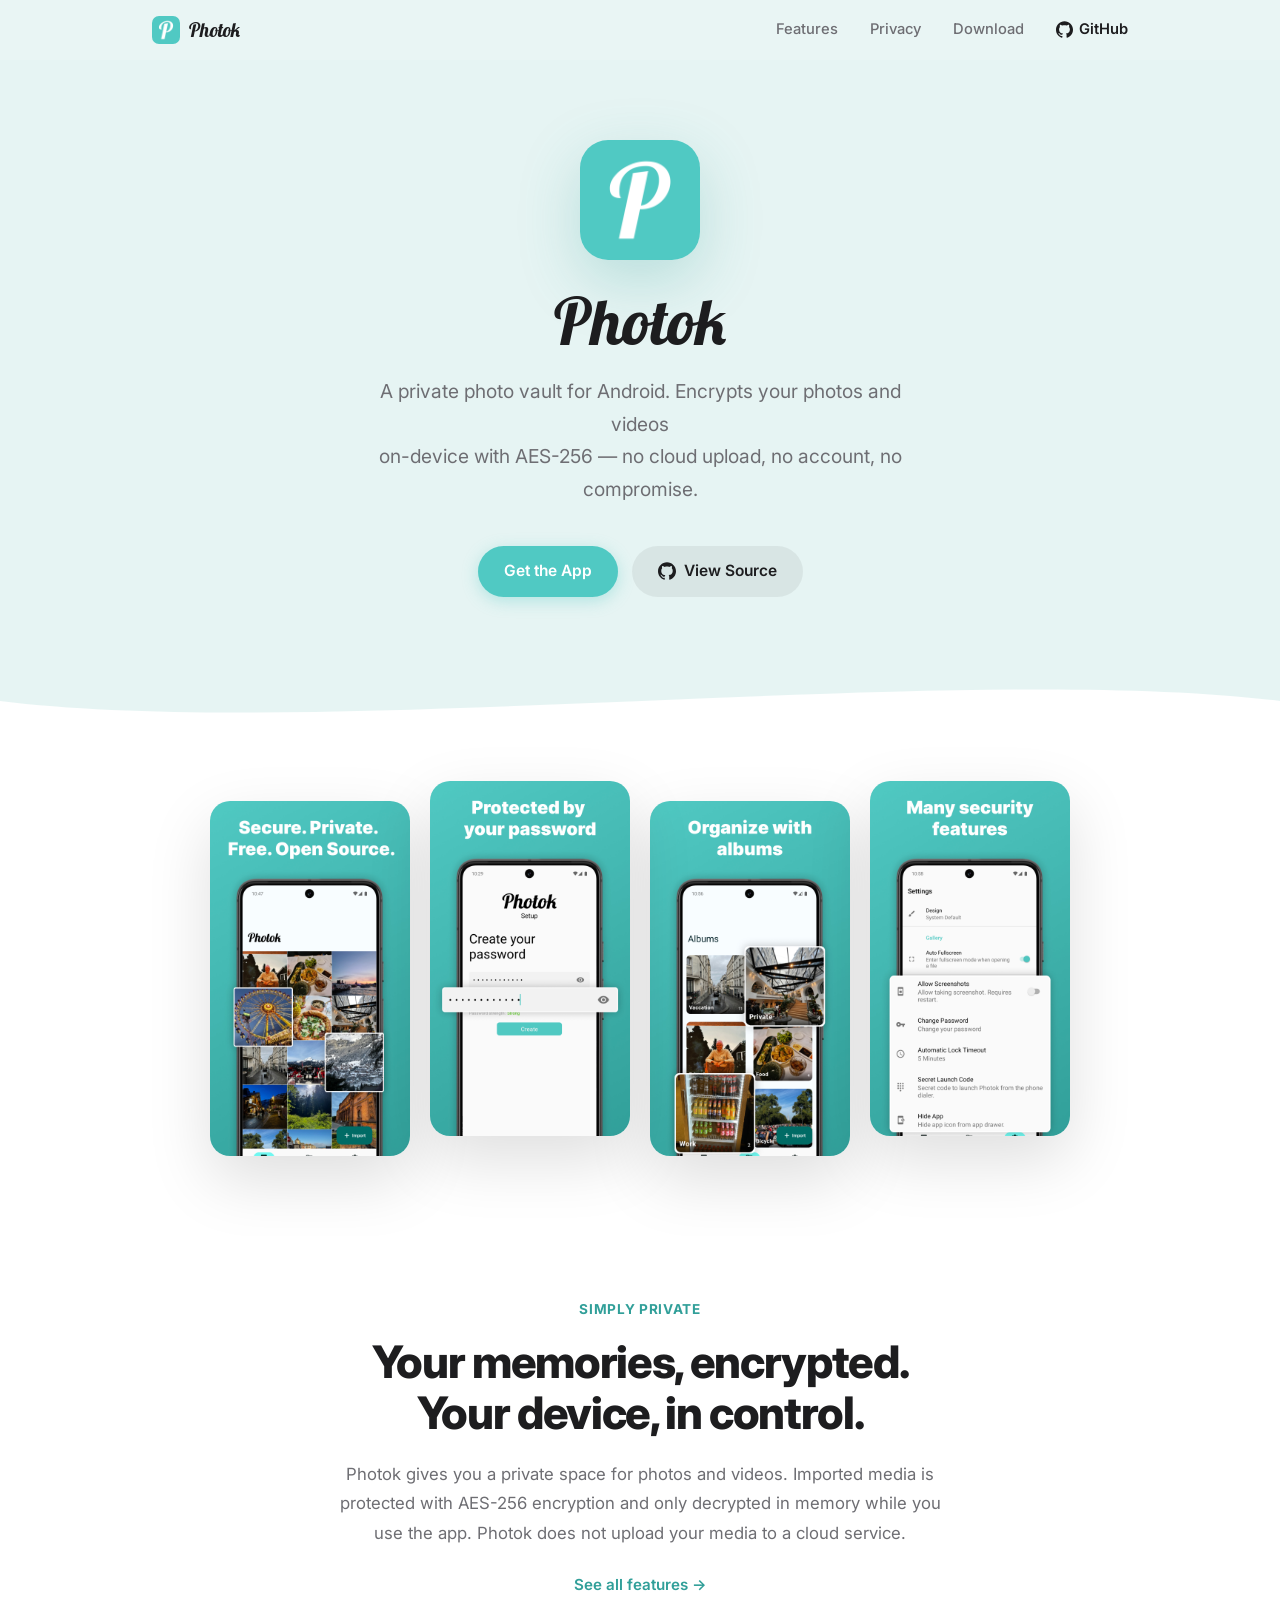
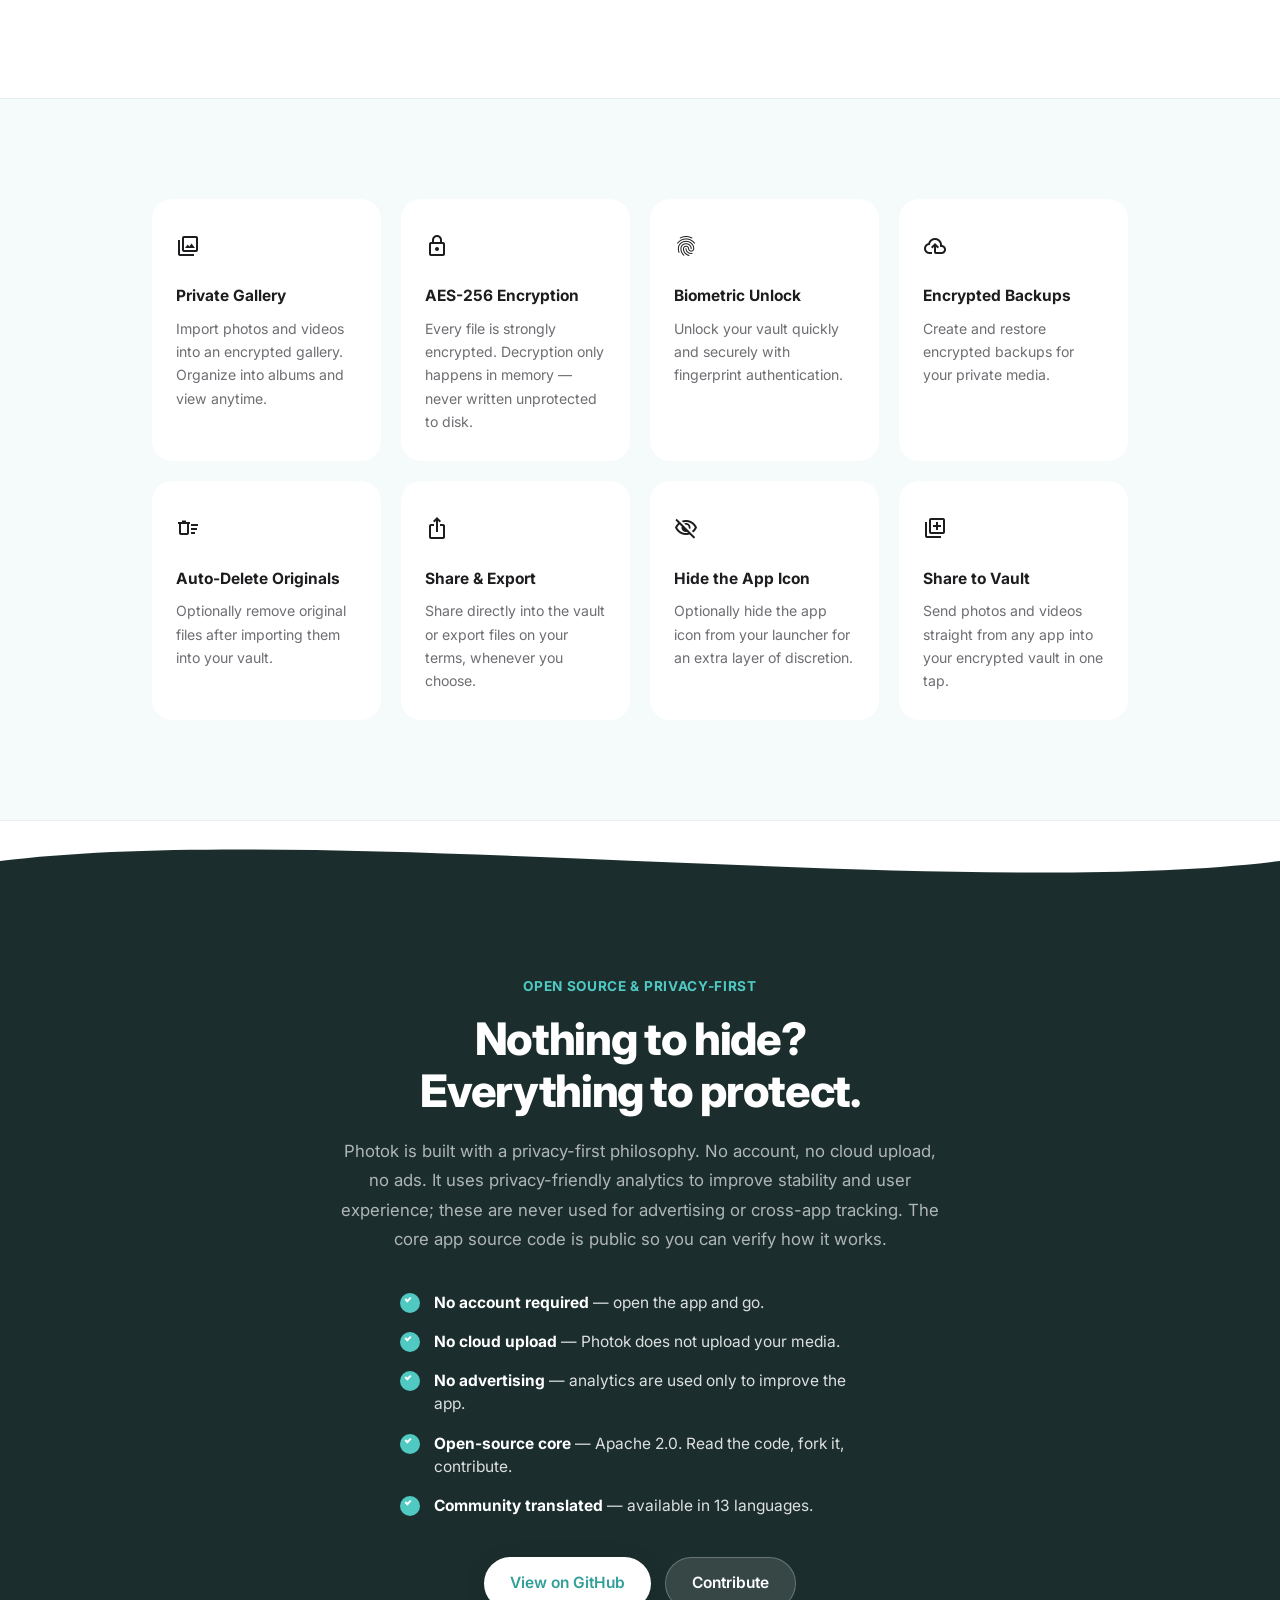
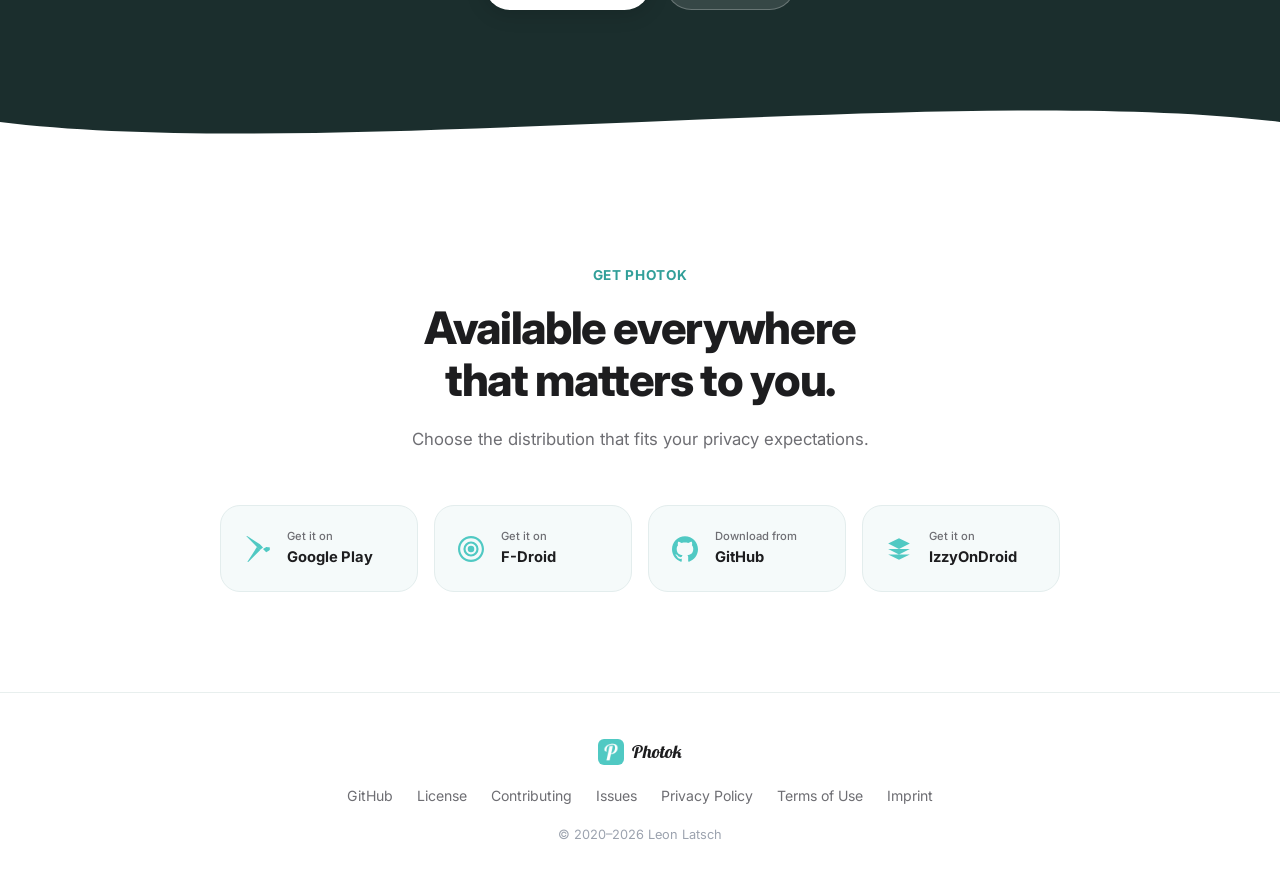
==== index.html @ cf788f39 "First commit after reset" ====
<!DOCTYPE html>
<html lang="en">
<head>
  <meta charset="UTF-8" />
  <meta name="viewport" content="width=device-width, initial-scale=1.0" />
  <title>Photok – Private Photo Vault</title>
  <meta name="description" content="Photok is a secure, open-source photo vault for Android. Protect your private photos and videos with AES-256 encryption — entirely on your device." />
  <link rel="icon" href="assets/icon.png" type="image/png" />
  <link rel="preconnect" href="https://fonts.googleapis.com" />
  <link rel="preconnect" href="https://fonts.gstatic.com" crossorigin />
  <link href="https://fonts.googleapis.com/css2?family=Inter:wght@400;500;600;700;800;900&family=Lobster&display=swap" rel="stylesheet" />
  <link href="https://fonts.googleapis.com/css2?family=Material+Symbols+Outlined:opsz,wght,FILL,GRAD@20..48,100..700,0..1,-50..200&display=swap" rel="stylesheet" />
  <link rel="stylesheet" href="style.css" />
</head>
<body>

  <!-- NAV -->
  <header class="nav">
    <div class="nav-inner container">
      <a href="/" class="nav-logo">
        <img src="assets/icon.png" alt="Photok icon" />
        <span>Photok</span>
      </a>
      <nav class="nav-links">
        <a href="#features">Features</a>
        <a href="#privacy">Privacy</a>
        <a href="#download">Download</a>
        <a href="https://github.com/leonlatsch/Photok" target="_blank" rel="noopener" class="nav-github">
          <svg viewBox="0 0 24 24" fill="currentColor" aria-hidden="true"><path d="M12 .297c-6.63 0-12 5.373-12 12 0 5.303 3.438 9.8 8.205 11.385.6.113.82-.258.82-.577 0-.285-.01-1.04-.015-2.04-3.338.724-4.042-1.61-4.042-1.61-.546-1.385-1.335-1.755-1.335-1.755-1.087-.744.084-.729.084-.729 1.205.084 1.838 1.236 1.838 1.236 1.07 1.835 2.809 1.305 3.495.998.108-.776.417-1.305.76-1.605-2.665-.3-5.466-1.332-5.466-5.93 0-1.31.465-2.38 1.235-3.22-.135-.303-.54-1.523.105-3.176 0 0 1.005-.322 3.3 1.23.96-.267 1.98-.399 3-.405 1.02.006 2.04.138 3 .405 2.28-1.552 3.285-1.23 3.285-1.23.645 1.653.24 2.873.12 3.176.765.84 1.23 1.91 1.23 3.22 0 4.61-2.805 5.625-5.475 5.92.42.36.81 1.096.81 2.22 0 1.606-.015 2.896-.015 3.286 0 .315.21.69.825.57C20.565 22.092 24 17.592 24 12.297c0-6.627-5.373-12-12-12"/></svg>
          GitHub
        </a>
      </nav>
    </div>
  </header>

  <!-- HERO -->
  <section class="hero">
    <div class="container hero-inner">
      <img src="assets/icon.png" class="hero-icon" alt="Photok app icon" />
      <h1>Photok</h1>
      <p class="hero-sub">A private photo vault for Android. Encrypts your photos and videos<br class="br-desktop" /> on-device with AES-256 — no cloud upload, no account, no compromise.</p>
      <div class="hero-cta">
        <a href="#download" class="btn btn-primary">Get the App</a>
        <a href="https://github.com/leonlatsch/Photok" target="_blank" rel="noopener" class="btn btn-ghost">
          <svg viewBox="0 0 24 24" fill="currentColor" width="18" height="18"><path d="M12 .297c-6.63 0-12 5.373-12 12 0 5.303 3.438 9.8 8.205 11.385.6.113.82-.258.82-.577 0-.285-.01-1.04-.015-2.04-3.338.724-4.042-1.61-4.042-1.61-.546-1.385-1.335-1.755-1.335-1.755-1.087-.744.084-.729.084-.729 1.205.084 1.838 1.236 1.838 1.236 1.07 1.835 2.809 1.305 3.495.998.108-.776.417-1.305.76-1.605-2.665-.3-5.466-1.332-5.466-5.93 0-1.31.465-2.38 1.235-3.22-.135-.303-.54-1.523.105-3.176 0 0 1.005-.322 3.3 1.23.96-.267 1.98-.399 3-.405 1.02.006 2.04.138 3 .405 2.28-1.552 3.285-1.23 3.285-1.23.645 1.653.24 2.873.12 3.176.765.84 1.23 1.91 1.23 3.22 0 4.61-2.805 5.625-5.475 5.92.42.36.81 1.096.81 2.22 0 1.606-.015 2.896-.015 3.286 0 .315.21.69.825.57C20.565 22.092 24 17.592 24 12.297c0-6.627-5.373-12-12-12"/></svg>
          View Source
        </a>
      </div>
    </div>

    <!-- Curved divider -->
    <div class="hero-divider">
      <svg viewBox="0 0 1440 80" preserveAspectRatio="none" xmlns="http://www.w3.org/2000/svg">
        <path d="M0,40 C360,80 1080,0 1440,40 L1440,80 L0,80 Z" fill="#ffffff"/>
      </svg>
    </div>
  </section>

  <!-- SCREENSHOTS -->
  <section class="screenshots-section">
    <div class="container">
      <div class="screenshots-row">
        <img src="assets/screenshots/1.jpg" alt="Photok unlock screen" class="phone-screenshot" />
        <img src="assets/screenshots/2.jpg" alt="Photok gallery" class="phone-screenshot phone-screenshot--center" />
        <img src="assets/screenshots/3.jpg" alt="Photok albums" class="phone-screenshot" />
        <img src="assets/screenshots/4.jpg" alt="Photok settings" class="phone-screenshot phone-screenshot--center" />
      </div>
    </div>
  </section>

  <!-- SIMPLY PRIVATE -->
  <section class="pitch section">
    <div class="container pitch-inner">
      <span class="pitch-eyebrow">Simply Private</span>
      <h2>Your memories, encrypted.<br />Your device, in control.</h2>
      <p>Photok gives you a private space for photos and videos. Imported media is protected with AES-256 encryption and only decrypted in memory while you use the app. Photok does not upload your media to a cloud service.</p>
      <a href="#features" class="text-link">See all features →</a>
    </div>
  </section>

  <!-- FEATURES -->
  <section class="features section" id="features">
    <div class="container">
      <div class="features-grid">
        <div class="feature-card">
          <div class="feature-icon"><span class="material-symbols-outlined">photo_library</span></div>
          <h3>Private Gallery</h3>
          <p>Import photos and videos into an encrypted gallery. Organize into albums and view anytime.</p>
        </div>
        <div class="feature-card">
          <div class="feature-icon"><span class="material-symbols-outlined">lock</span></div>
          <h3>AES-256 Encryption</h3>
          <p>Every file is strongly encrypted. Decryption only happens in memory — never written unprotected to disk.</p>
        </div>
        <div class="feature-card">
          <div class="feature-icon"><span class="material-symbols-outlined">fingerprint</span></div>
          <h3>Biometric Unlock</h3>
          <p>Unlock your vault quickly and securely with fingerprint authentication.</p>
        </div>
        <div class="feature-card">
          <div class="feature-icon"><span class="material-symbols-outlined">backup</span></div>
          <h3>Encrypted Backups</h3>
          <p>Create and restore encrypted backups for your private media.</p>
        </div>
        <div class="feature-card">
          <div class="feature-icon"><span class="material-symbols-outlined">delete_sweep</span></div>
          <h3>Auto-Delete Originals</h3>
          <p>Optionally remove original files after importing them into your vault.</p>
        </div>
        <div class="feature-card">
          <div class="feature-icon"><span class="material-symbols-outlined">ios_share</span></div>
          <h3>Share &amp; Export</h3>
          <p>Share directly into the vault or export files on your terms, whenever you choose.</p>
        </div>
        <div class="feature-card">
          <div class="feature-icon"><span class="material-symbols-outlined">visibility_off</span></div>
          <h3>Hide the App Icon</h3>
          <p>Optionally hide the app icon from your launcher for an extra layer of discretion.</p>
        </div>
        <div class="feature-card">
          <div class="feature-icon"><span class="material-symbols-outlined">add_to_photos</span></div>
          <h3>Share to Vault</h3>
          <p>Send photos and videos straight from any app into your encrypted vault in one tap.</p>
        </div>
      </div>
    </div>
  </section>

  <!-- PRIVACY -->
  <section class="privacy-section section" id="privacy">
    <div class="privacy-curve-top">
      <svg viewBox="0 0 1440 80" preserveAspectRatio="none" xmlns="http://www.w3.org/2000/svg">
        <path d="M0,40 C360,0 1080,80 1440,40 L1440,0 L0,0 Z" fill="#ffffff"/>
      </svg>
    </div>
    <div class="container privacy-inner">
      <span class="pitch-eyebrow">Open Source &amp; Privacy-First</span>
      <h2>Nothing to hide?<br />Everything to protect.</h2>
      <p>Photok is built with a privacy-first philosophy. No account, no cloud upload, no ads. It uses privacy-friendly analytics to improve stability and user experience; these are never used for advertising or cross-app tracking. The core app source code is public so you can verify how it works.</p>
      <ul class="privacy-checklist">
        <li>
          <span class="check-dot"></span>
          <div><strong>No account required</strong> — open the app and go.</div>
        </li>
        <li>
          <span class="check-dot"></span>
          <div><strong>No cloud upload</strong> — Photok does not upload your media.</div>
        </li>
        <li>
          <span class="check-dot"></span>
          <div><strong>No advertising</strong> — analytics are used only to improve the app.</div>
        </li>
        <li>
          <span class="check-dot"></span>
          <div><strong>Open-source core</strong> — Apache 2.0. Read the code, fork it, contribute.</div>
        </li>
        <li>
          <span class="check-dot"></span>
          <div><strong>Community translated</strong> — available in 13 languages.</div>
        </li>
      </ul>
      <div class="privacy-actions">
        <a href="https://github.com/leonlatsch/Photok" target="_blank" rel="noopener" class="btn btn-primary-inverted">View on GitHub</a>
        <a href="https://github.com/leonlatsch/Photok/blob/main/CONTRIBUTING.md" target="_blank" rel="noopener" class="btn btn-ghost-inverted">Contribute</a>
      </div>
    </div>
    <div class="privacy-curve-bottom">
      <svg viewBox="0 0 1440 80" preserveAspectRatio="none" xmlns="http://www.w3.org/2000/svg">
        <path d="M0,40 C360,80 1080,0 1440,40 L1440,80 L0,80 Z" fill="#ffffff"/>
      </svg>
    </div>
  </section>

  <!-- DOWNLOAD -->
  <section class="download section" id="download">
    <div class="container download-inner">
      <span class="pitch-eyebrow">Get Photok</span>
      <h2>Available everywhere<br />that matters to you.</h2>
      <p class="section-sub">Choose the distribution that fits your privacy expectations.</p>
      <div class="download-grid">
        <a href="https://play.google.com/store/apps/details?id=dev.leonlatsch.photok" target="_blank" rel="noopener" class="download-card">
          <div class="download-icon">
            <svg viewBox="0 0 24 24" fill="currentColor"><path d="M3.18 23.76c.29.16.62.2.93.12l.1-.06 10.62-10.62-2.97-2.97L3.18 23.76zm14.4-13.2L14.7 7.68 3.18.26c-.31-.18-.66-.2-.95-.08L14.7 12.9l2.88-2.34zM21.74 10.3c-.45-.26-1.06-.26-1.51 0l-2.7 1.62 2.97 2.97 2.7-1.62c.45-.26.7-.68.7-1.13 0-.46-.25-.88-.16-1.84zM4.11.18L14.7 10.77l-2.97-2.97L4.21.3c-.03-.04-.07-.08-.1-.12z"/></svg>
          </div>
          <div class="download-info">
            <span class="download-label">Get it on</span>
            <span class="download-store">Google Play</span>
          </div>
        </a>
        <a href="https://f-droid.org/packages/dev.leonlatsch.photok/" target="_blank" rel="noopener" class="download-card">
          <div class="download-icon">
            <svg viewBox="0 0 24 24" fill="currentColor"><path d="M12 0C5.373 0 0 5.373 0 12s5.373 12 12 12 12-5.373 12-12S18.627 0 12 0zm0 2c5.523 0 10 4.477 10 10s-4.477 10-10 10S2 17.523 2 12 6.477 2 12 2zm0 3a7 7 0 100 14A7 7 0 0012 5zm0 2a5 5 0 110 10A5 5 0 0112 7zm0 2a3 3 0 100 6 3 3 0 000-6z"/></svg>
          </div>
          <div class="download-info">
            <span class="download-label">Get it on</span>
            <span class="download-store">F-Droid</span>
          </div>
        </a>
        <a href="https://github.com/leonlatsch/Photok/releases/latest" target="_blank" rel="noopener" class="download-card">
          <div class="download-icon">
            <svg viewBox="0 0 24 24" fill="currentColor"><path d="M12 .297c-6.63 0-12 5.373-12 12 0 5.303 3.438 9.8 8.205 11.385.6.113.82-.258.82-.577 0-.285-.01-1.04-.015-2.04-3.338.724-4.042-1.61-4.042-1.61-.546-1.385-1.335-1.755-1.335-1.755-1.087-.744.084-.729.084-.729 1.205.084 1.838 1.236 1.838 1.236 1.07 1.835 2.809 1.305 3.495.998.108-.776.417-1.305.76-1.605-2.665-.3-5.466-1.332-5.466-5.93 0-1.31.465-2.38 1.235-3.22-.135-.303-.54-1.523.105-3.176 0 0 1.005-.322 3.3 1.23.96-.267 1.98-.399 3-.405 1.02.006 2.04.138 3 .405 2.28-1.552 3.285-1.23 3.285-1.23.645 1.653.24 2.873.12 3.176.765.84 1.23 1.91 1.23 3.22 0 4.61-2.805 5.625-5.475 5.92.42.36.81 1.096.81 2.22 0 1.606-.015 2.896-.015 3.286 0 .315.21.69.825.57C20.565 22.092 24 17.592 24 12.297c0-6.627-5.373-12-12-12"/></svg>
          </div>
          <div class="download-info">
            <span class="download-label">Download from</span>
            <span class="download-store">GitHub</span>
          </div>
        </a>
        <a href="https://apt.izzysoft.de/fdroid/index/apk/dev.leonlatsch.photok" target="_blank" rel="noopener" class="download-card">
          <div class="download-icon">
            <svg viewBox="0 0 24 24" fill="currentColor"><path d="M12 2L2 7l10 5 10-5-10-5zM2 17l10 5 10-5M2 12l10 5 10-5"/></svg>
          </div>
          <div class="download-info">
            <span class="download-label">Get it on</span>
            <span class="download-store">IzzyOnDroid</span>
          </div>
        </a>
      </div>
    </div>
  </section>

  <!-- FOOTER -->
  <footer class="footer">
    <div class="container footer-inner">
      <div class="footer-brand">
        <img src="assets/icon.png" alt="Photok" />
        <span>Photok</span>
      </div>
      <div class="footer-links">
        <a href="https://github.com/leonlatsch/Photok" target="_blank" rel="noopener">GitHub</a>
        <a href="https://github.com/leonlatsch/Photok/blob/main/LICENSE" target="_blank" rel="noopener">License</a>
        <a href="https://github.com/leonlatsch/Photok/blob/main/CONTRIBUTING.md" target="_blank" rel="noopener">Contributing</a>
        <a href="https://github.com/leonlatsch/Photok/issues" target="_blank" rel="noopener">Issues</a>
        <a href="/privacy">Privacy Policy</a>
        <a href="/terms">Terms of Use</a>
        <a href="/imprint">Imprint</a>
      </div>
      <p class="footer-copy">© 2020–2026 Leon Latsch</p>
    </div>
  </footer>

  <script src="main.js"></script>
</body>
</html>
---- style.css ----
/* =============================================
   Photok Website — style.css
   Inspired by the Things 3 landing page aesthetic:
   centered, airy, large typography, smooth curves
   ============================================= */

/* --- Variables --- */
:root {
  --primary: #50C9C3;
  --primary-dark: #319f99;
  --primary-hover: #3db8b2;

  --hero-bg: #e6f4f3;       /* soft teal-tinted gray for hero */
  --privacy-bg: #1b2e2d;    /* deep teal-dark for privacy band */

  --white: #ffffff;
  --bg: #ffffff;
  --surface: #f5fafa;

  --text: #1d1d1f;
  --text-secondary: #6e6e73;
  --text-light: #9ca3af;

  --radius: 20px;
  --radius-sm: 12px;

  --font: 'Inter', -apple-system, BlinkMacSystemFont, 'Segoe UI', sans-serif;
  --transition: 0.2s ease;
}

/* --- Reset --- */
*, *::before, *::after { box-sizing: border-box; margin: 0; padding: 0; }
html { scroll-behavior: smooth; }
body {
  font-family: var(--font);
  background: var(--bg);
  color: var(--text);
  line-height: 1.6;
  -webkit-font-smoothing: antialiased;
}
img { display: block; max-width: 100%; }
a { color: inherit; text-decoration: none; }

/* --- Layout --- */
.container {
  width: 100%;
  max-width: 1040px;
  margin: 0 auto;
  padding: 0 32px;
}
.section { padding: 100px 0; }

/* --- NAV --- */
.nav {
  position: sticky;
  top: 0;
  z-index: 100;
  background: rgba(230, 244, 243, 0.85);
  backdrop-filter: blur(16px);
  -webkit-backdrop-filter: blur(16px);
}

.nav-inner {
  display: flex;
  align-items: center;
  justify-content: space-between;
  height: 60px;
}

.nav-logo {
  display: flex;
  align-items: center;
  gap: 9px;
  font-family: 'Lobster', cursive;
  font-size: 1.2rem;
  font-weight: 400;
  color: var(--text);
}
.nav-logo img {
  width: 28px;
  height: 28px;
  border-radius: 7px;
}

.nav-links {
  display: flex;
  align-items: center;
  gap: 32px;
  font-size: 0.92rem;
  font-weight: 500;
}
.nav-links a {
  color: var(--text-secondary);
  transition: color var(--transition);
}
.nav-links a:hover { color: var(--text); }

.nav-github {
  display: flex;
  align-items: center;
  gap: 6px;
  color: var(--text) !important;
  font-weight: 600;
}
.nav-github svg { width: 17px; height: 17px; }

/* --- HERO --- */
.hero {
  background: var(--hero-bg);
  padding: 80px 0 0;
  text-align: center;
  position: relative;
  overflow: hidden;
}

.hero-inner {
  display: flex;
  flex-direction: column;
  align-items: center;
  padding-bottom: 64px;
}

.hero-icon {
  width: 120px;
  height: 120px;
  border-radius: 28px;
  box-shadow: 0 20px 60px rgba(49, 159, 153, 0.25);
  margin-bottom: 28px;
}

.hero h1 {
  font-family: 'Lobster', cursive;
  font-size: clamp(2.8rem, 6vw, 4rem);
  font-weight: 400;
  letter-spacing: 0;
  line-height: 1.05;
  color: var(--text);
  margin-bottom: 20px;
}

.hero-sub {
  font-size: clamp(1rem, 2vw, 1.2rem);
  color: var(--text-secondary);
  max-width: 560px;
  line-height: 1.7;
  margin-bottom: 40px;
}

.br-desktop { display: inline; }

.hero-cta {
  display: flex;
  gap: 14px;
  flex-wrap: wrap;
  justify-content: center;
}

/* --- BUTTONS --- */
.btn {
  display: inline-flex;
  align-items: center;
  gap: 8px;
  padding: 13px 26px;
  border-radius: 100px;
  font-size: 0.97rem;
  font-weight: 600;
  cursor: pointer;
  transition: all var(--transition);
  white-space: nowrap;
}
.btn-primary {
  background: var(--primary);
  color: #fff;
  box-shadow: 0 4px 16px rgba(80, 201, 195, 0.35);
}
.btn-primary:hover {
  background: var(--primary-dark);
  box-shadow: 0 6px 22px rgba(80, 201, 195, 0.45);
  transform: translateY(-1px);
}
.btn-ghost {
  background: rgba(0,0,0,0.06);
  color: var(--text);
}
.btn-ghost:hover {
  background: rgba(0,0,0,0.10);
  transform: translateY(-1px);
}
.btn-primary-inverted {
  background: #fff;
  color: var(--primary-dark);
  box-shadow: 0 4px 20px rgba(0,0,0,0.15);
}
.btn-primary-inverted:hover {
  transform: translateY(-1px);
  box-shadow: 0 8px 28px rgba(0,0,0,0.2);
}
.btn-ghost-inverted {
  background: rgba(255,255,255,0.12);
  color: #fff;
  border: 1px solid rgba(255,255,255,0.25);
}
.btn-ghost-inverted:hover {
  background: rgba(255,255,255,0.2);
  transform: translateY(-1px);
}

/* --- HERO CURVED DIVIDER --- */
.hero-divider {
  line-height: 0;
  overflow: hidden;
}
.hero-divider svg {
  display: block;
  width: 100%;
  height: 80px;
}

/* --- SCREENSHOTS --- */
.screenshots-section {
  background: var(--white);
  padding: 60px 0 80px;
  overflow: hidden;
}

.screenshots-row {
  display: flex;
  justify-content: center;
  align-items: flex-end;
  gap: 20px;
  flex-wrap: wrap;
}

.phone-screenshot {
  width: 200px;
  border-radius: 20px;
  box-shadow: 0 24px 64px rgba(0, 0, 0, 0.13);
  transition: transform 0.3s ease, box-shadow 0.3s ease;
}
.phone-screenshot:hover {
  transform: translateY(-6px) scale(1.02);
  box-shadow: 0 32px 80px rgba(0, 0, 0, 0.18);
}
.phone-screenshot--center {
  transform: translateY(-20px);
}
.phone-screenshot--center:hover {
  transform: translateY(-26px) scale(1.02);
}

/* --- PITCH --- */
.pitch {
  text-align: center;
  background: var(--bg);
  padding-top: 60px;
}

.pitch-inner {
  max-width: 680px;
  margin: 0 auto;
}

.pitch-eyebrow {
  display: inline-block;
  font-size: 0.85rem;
  font-weight: 700;
  letter-spacing: 0.05em;
  text-transform: uppercase;
  color: var(--primary-dark);
  margin-bottom: 16px;
}

.pitch h2, .privacy-inner h2, .download-inner h2 {
  font-size: clamp(1.9rem, 4vw, 2.8rem);
  font-weight: 800;
  letter-spacing: -0.03em;
  line-height: 1.15;
  margin-bottom: 20px;
}

.pitch p {
  font-size: 1.05rem;
  color: var(--text-secondary);
  line-height: 1.75;
  margin-bottom: 24px;
}

.text-link {
  font-size: 0.95rem;
  font-weight: 600;
  color: var(--primary-dark);
  transition: opacity var(--transition);
}
.text-link:hover { opacity: 0.7; }

/* --- FEATURES --- */
.features {
  background: var(--surface);
  border-top: 1px solid #e8f0ef;
  border-bottom: 1px solid #e8f0ef;
}

.features-grid {
  display: grid;
  grid-template-columns: repeat(4, 1fr);
  gap: 20px;
}

.feature-card {
  background: var(--white);
  border-radius: var(--radius);
  padding: 28px 24px;
  transition: transform var(--transition), box-shadow var(--transition);
}
.feature-card:hover {
  transform: translateY(-4px);
  box-shadow: 0 12px 40px rgba(80, 201, 195, 0.1);
}

.feature-icon {
  font-size: 1.7rem;
  margin-bottom: 14px;
}
.feature-card h3 {
  font-size: 0.97rem;
  font-weight: 700;
  margin-bottom: 8px;
  color: var(--text);
}
.feature-card p {
  font-size: 0.88rem;
  color: var(--text-secondary);
  line-height: 1.65;
}

/* --- PRIVACY BAND --- */
.privacy-section {
  background: var(--privacy-bg);
  color: #fff;
  text-align: center;
  position: relative;
  padding: 0;
}

.privacy-curve-top,
.privacy-curve-bottom {
  line-height: 0;
  overflow: hidden;
}
.privacy-curve-top svg,
.privacy-curve-bottom svg {
  display: block;
  width: 100%;
  height: 80px;
}

.privacy-inner {
  padding: 72px 32px;
  max-width: 680px;
  margin: 0 auto;
}

.privacy-section .pitch-eyebrow {
  color: var(--primary);
}

.privacy-inner h2 {
  color: #fff;
  margin-bottom: 20px;
}

.privacy-inner > p {
  font-size: 1.05rem;
  color: rgba(255,255,255,0.65);
  line-height: 1.75;
  margin-bottom: 36px;
}

.privacy-checklist {
  list-style: none;
  text-align: left;
  max-width: 480px;
  margin: 0 auto 40px;
  display: flex;
  flex-direction: column;
  gap: 16px;
}
.privacy-checklist li {
  display: flex;
  align-items: flex-start;
  gap: 14px;
  font-size: 0.97rem;
  color: rgba(255,255,255,0.85);
  line-height: 1.5;
}
.check-dot {
  flex-shrink: 0;
  width: 20px;
  height: 20px;
  background: var(--primary);
  border-radius: 50%;
  margin-top: 2px;
  position: relative;
}
.check-dot::after {
  content: '';
  position: absolute;
  left: 5px;
  top: 4px;
  width: 6px;
  height: 4px;
  border-left: 2px solid #fff;
  border-bottom: 2px solid #fff;
  transform: rotate(-45deg);
}
.privacy-checklist strong { color: #fff; }

.privacy-actions {
  display: flex;
  gap: 14px;
  justify-content: center;
  flex-wrap: wrap;
}

/* --- DOWNLOAD --- */
.download {
  background: var(--bg);
  text-align: center;
}

.download-inner { }

.section-sub {
  font-size: 1.05rem;
  color: var(--text-secondary);
  margin-bottom: 52px;
  margin-top: 16px;
}

.download-grid {
  display: grid;
  grid-template-columns: repeat(4, 1fr);
  gap: 16px;
  max-width: 840px;
  margin: 0 auto;
}

.download-card {
  display: flex;
  align-items: center;
  gap: 14px;
  padding: 22px 20px;
  background: var(--surface);
  border: 1.5px solid #e3eded;
  border-radius: var(--radius);
  transition: all var(--transition);
  text-align: left;
}
.download-card:hover {
  border-color: var(--primary);
  background: #f0fbfa;
  transform: translateY(-3px);
  box-shadow: 0 8px 28px rgba(80, 201, 195, 0.15);
}
.download-icon {
  width: 32px;
  height: 32px;
  flex-shrink: 0;
  color: var(--primary);
  display: flex;
  align-items: center;
  justify-content: center;
}
.download-icon svg { width: 26px; height: 26px; }
.download-info { display: flex; flex-direction: column; }
.download-label { font-size: 0.7rem; color: var(--text-secondary); font-weight: 500; }
.download-store { font-size: 0.92rem; font-weight: 700; color: var(--text); }

/* --- FOOTER --- */
.footer {
  border-top: 1px solid #e8efee;
  padding: 44px 0;
  background: var(--bg);
}
.footer-inner {
  display: flex;
  flex-direction: column;
  align-items: center;
  gap: 18px;
  text-align: center;
}
.footer-brand {
  display: flex;
  align-items: center;
  gap: 8px;
  font-family: 'Lobster', cursive;
  font-size: 1.15rem;
  font-weight: 400;
}
.footer-brand img {
  width: 26px;
  height: 26px;
  border-radius: 6px;
}
.footer-links {
  display: flex;
  gap: 24px;
  flex-wrap: wrap;
  justify-content: center;
}
.footer-links a {
  font-size: 0.88rem;
  color: var(--text-secondary);
  transition: color var(--transition);
}
.footer-links a:hover { color: var(--primary-dark); }
.footer-copy {
  font-size: 0.8rem;
  color: var(--text-light);
}

/* --- RESPONSIVE --- */
@media (max-width: 1000px) {
  .features-grid { grid-template-columns: repeat(2, 1fr); }
  .download-grid { grid-template-columns: repeat(2, 1fr); }
}

@media (max-width: 640px) {
  .section { padding: 72px 0; }
  .hero { padding: 60px 0 0; }
  .br-desktop { display: none; }

  .hero-icon { width: 90px; height: 90px; border-radius: 22px; }
  .hero h1 { font-size: 2.6rem; }

  .phone-screenshot { width: 150px; }
  .phone-screenshot--center { transform: translateY(-14px); }
  .phone-screenshot--center:hover { transform: translateY(-20px) scale(1.02); }

  .features-grid { grid-template-columns: 1fr; }
  .download-grid { grid-template-columns: repeat(2, 1fr); }

  .nav-links { gap: 18px; font-size: 0.86rem; }

  .privacy-inner { padding: 60px 24px; }
}

/* --- Reveal animations --- */
@keyframes fadeUp {
  from { opacity: 0; transform: translateY(28px); }
  to   { opacity: 1; transform: translateY(0); }
}
.hero-inner { animation: fadeUp 0.65s cubic-bezier(.22,.68,0,1.2) both; }
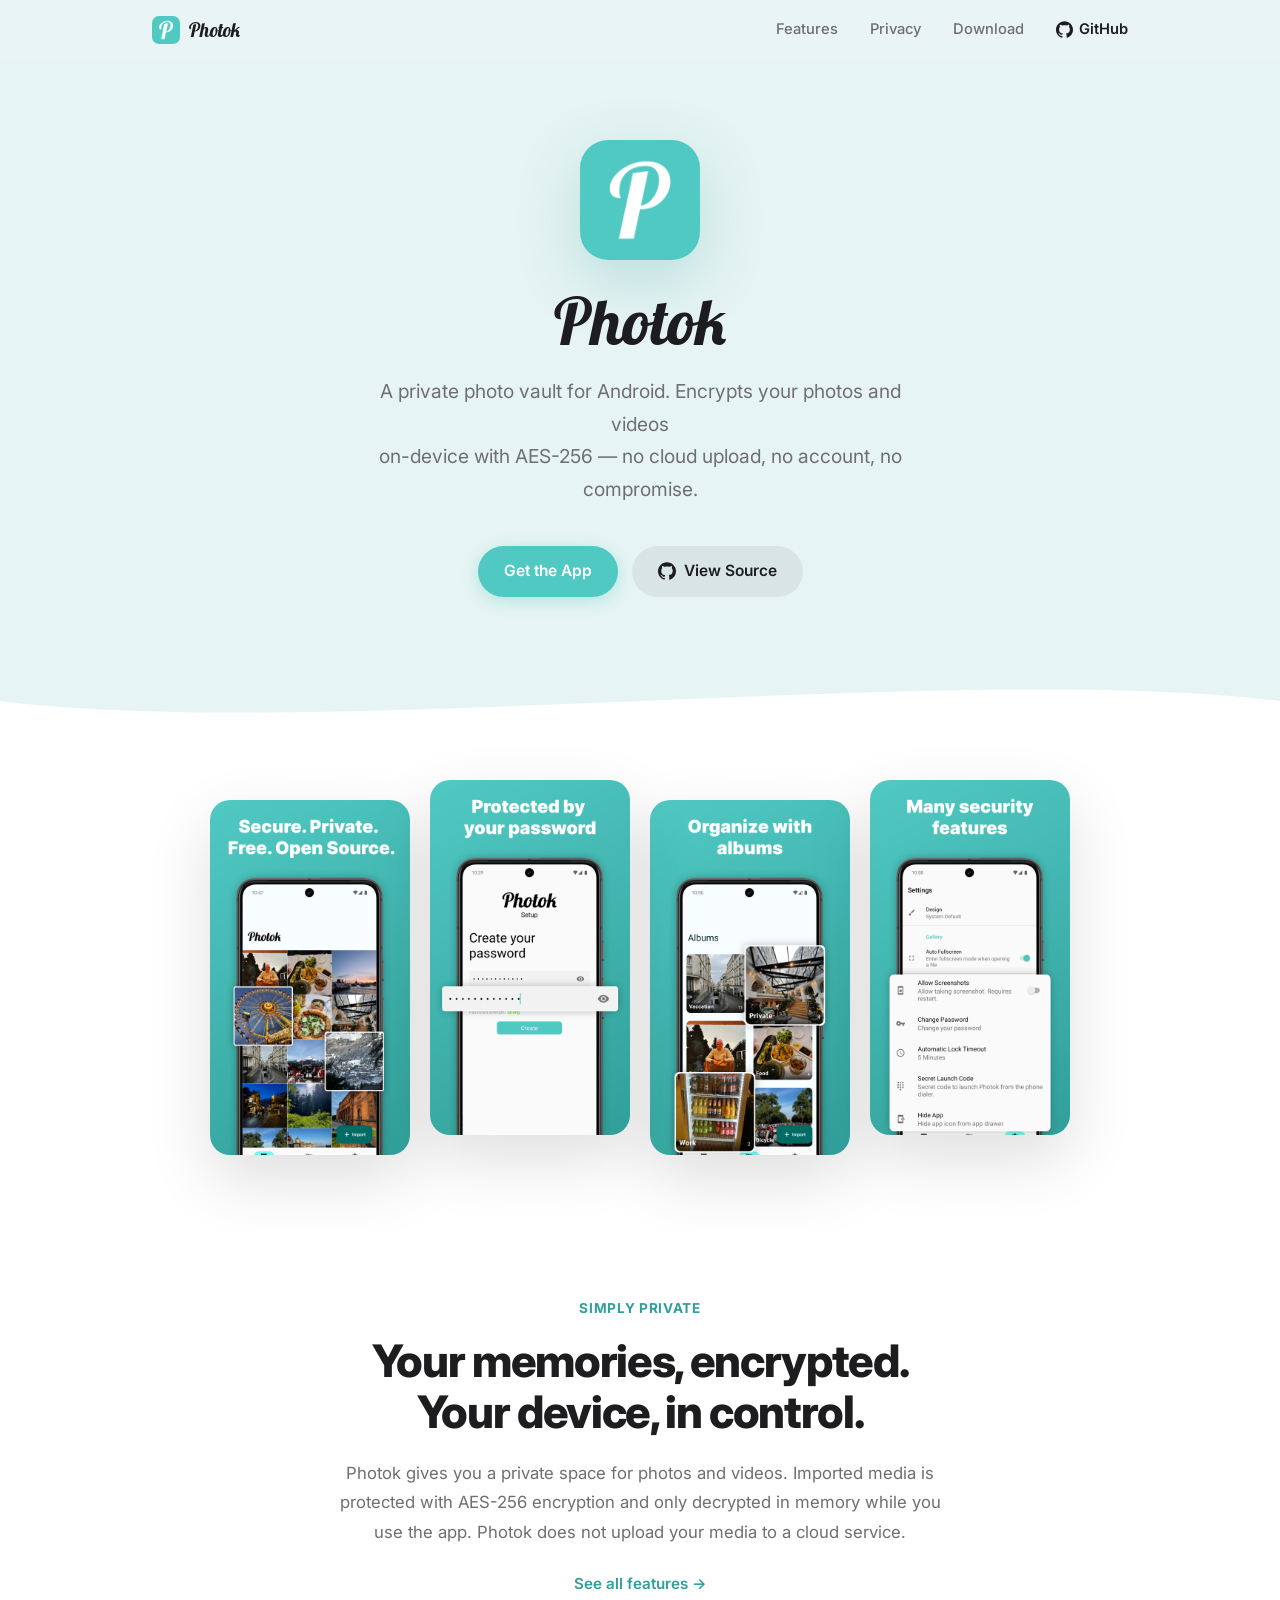
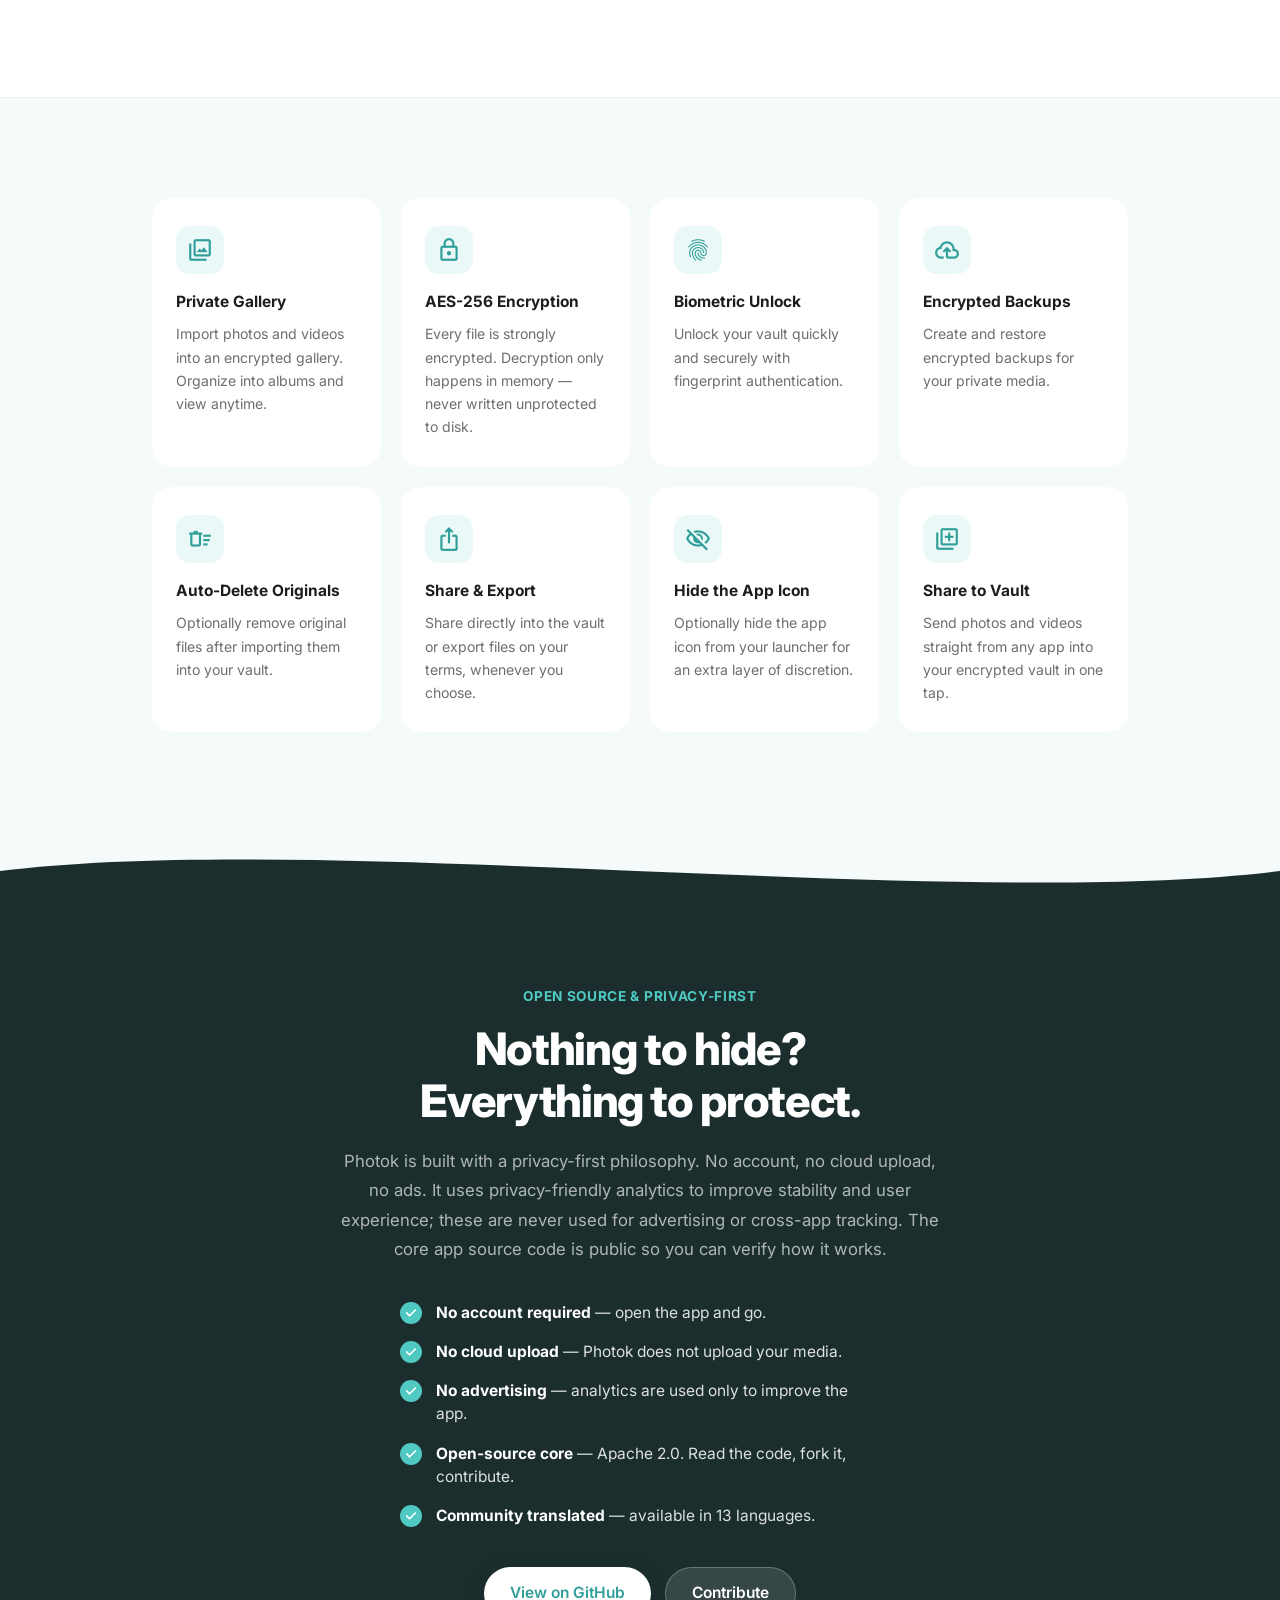
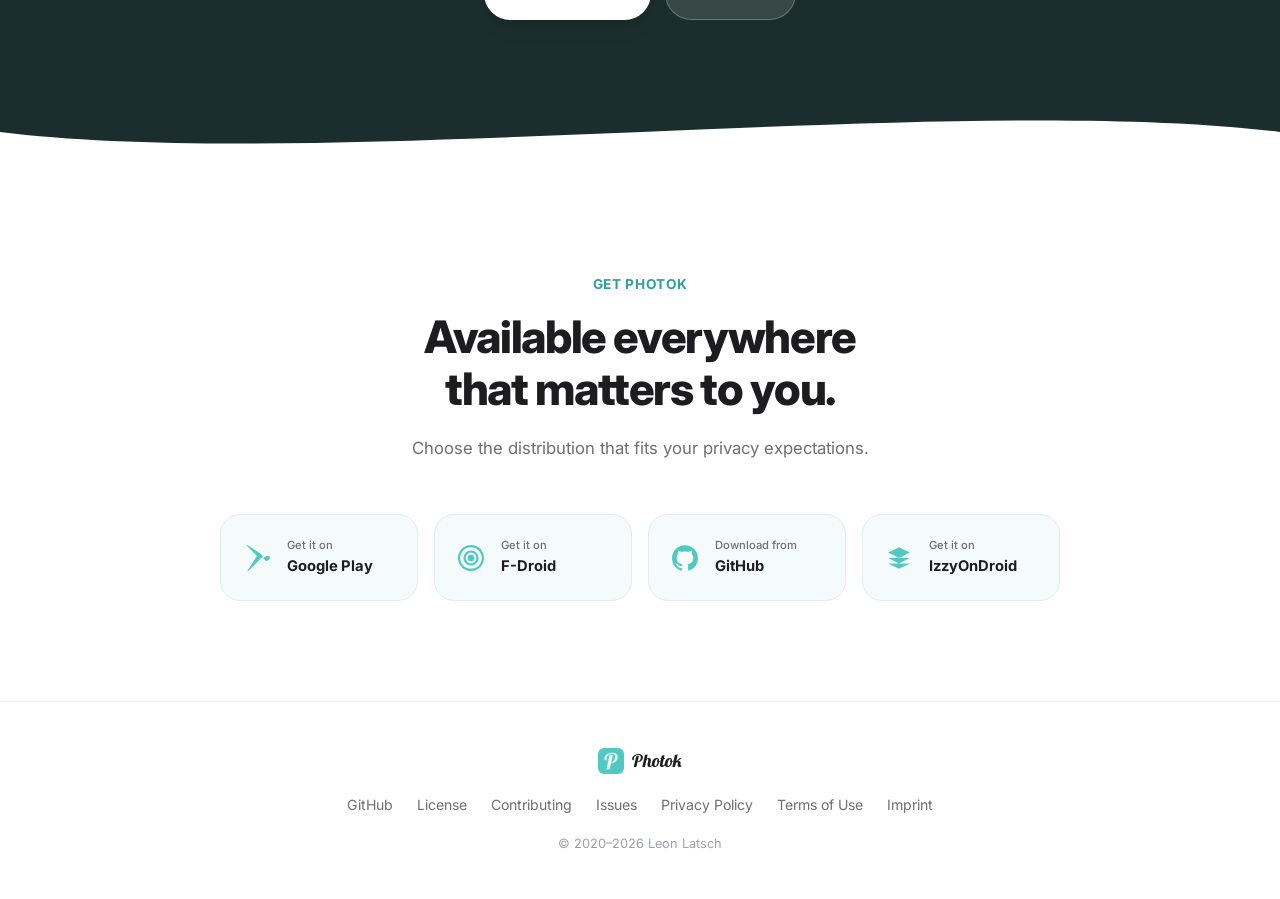
==== commit 0f167e90: "Fix a bunch of styling problems" ====
--- a/index.html
+++ b/index.html
@@ -22,12 +22,12 @@
         <span>Photok</span>
       </a>
       <nav class="nav-links">
-        <a href="#features">Features</a>
-        <a href="#privacy">Privacy</a>
-        <a href="#download">Download</a>
+        <a href="#features" class="nav-link">Features</a>
+        <a href="#privacy" class="nav-link">Privacy</a>
+        <a href="#download" class="nav-link">Download</a>
         <a href="https://github.com/leonlatsch/Photok" target="_blank" rel="noopener" class="nav-github">
           <svg viewBox="0 0 24 24" fill="currentColor" aria-hidden="true"><path d="M12 .297c-6.63 0-12 5.373-12 12 0 5.303 3.438 9.8 8.205 11.385.6.113.82-.258.82-.577 0-.285-.01-1.04-.015-2.04-3.338.724-4.042-1.61-4.042-1.61-.546-1.385-1.335-1.755-1.335-1.755-1.087-.744.084-.729.084-.729 1.205.084 1.838 1.236 1.838 1.236 1.07 1.835 2.809 1.305 3.495.998.108-.776.417-1.305.76-1.605-2.665-.3-5.466-1.332-5.466-5.93 0-1.31.465-2.38 1.235-3.22-.135-.303-.54-1.523.105-3.176 0 0 1.005-.322 3.3 1.23.96-.267 1.98-.399 3-.405 1.02.006 2.04.138 3 .405 2.28-1.552 3.285-1.23 3.285-1.23.645 1.653.24 2.873.12 3.176.765.84 1.23 1.91 1.23 3.22 0 4.61-2.805 5.625-5.475 5.92.42.36.81 1.096.81 2.22 0 1.606-.015 2.896-.015 3.286 0 .315.21.69.825.57C20.565 22.092 24 17.592 24 12.297c0-6.627-5.373-12-12-12"/></svg>
-          GitHub
+          <span class="nav-github-label">GitHub</span>
         </a>
       </nav>
     </div>
@@ -127,10 +127,10 @@
   </section>
 
   <!-- PRIVACY -->
-  <section class="privacy-section section" id="privacy">
+  <section class="privacy-section" id="privacy">
     <div class="privacy-curve-top">
       <svg viewBox="0 0 1440 80" preserveAspectRatio="none" xmlns="http://www.w3.org/2000/svg">
-        <path d="M0,40 C360,0 1080,80 1440,40 L1440,0 L0,0 Z" fill="#ffffff"/>
+        <path d="M0,40 C360,0 1080,80 1440,40 L1440,0 L0,0 Z" fill="#f5fafa"/>
       </svg>
     </div>
     <div class="container privacy-inner">
--- a/style.css
+++ b/style.css
@@ -214,6 +214,7 @@
   display: block;
   width: 100%;
   height: 80px;
+  margin-bottom: -1px;
 }
 
 /* --- SCREENSHOTS --- */
@@ -297,7 +298,6 @@
 .features {
   background: var(--surface);
   border-top: 1px solid #e8f0ef;
-  border-bottom: 1px solid #e8f0ef;
 }
 
 .features-grid {
@@ -318,8 +318,20 @@
 }
 
 .feature-icon {
-  font-size: 1.7rem;
-  margin-bottom: 14px;
+  width: 48px;
+  height: 48px;
+  display: flex;
+  align-items: center;
+  justify-content: center;
+  border-radius: 14px;
+  background: rgba(80, 201, 195, 0.12);
+  color: var(--primary-dark);
+  margin-bottom: 16px;
+}
+.feature-icon .material-symbols-outlined {
+  font-size: 26px;
+  line-height: 1;
+  font-variation-settings: 'FILL' 0, 'wght' 400, 'GRAD' 0, 'opsz' 24;
 }
 .feature-card h3 {
   font-size: 0.97rem;
@@ -339,7 +351,7 @@
   color: #fff;
   text-align: center;
   position: relative;
-  padding: 0;
+  padding: 0;   /* own curves supply the spacing — must not inherit .section padding */
 }
 
 .privacy-curve-top,
@@ -353,6 +365,8 @@
   width: 100%;
   height: 80px;
 }
+.privacy-curve-top svg { margin-top: -1px; }
+.privacy-curve-bottom svg { margin-bottom: -1px; }
 
 .privacy-inner {
   padding: 72px 32px;
@@ -394,24 +408,24 @@
   line-height: 1.5;
 }
 .check-dot {
-  flex-shrink: 0;
-  width: 20px;
-  height: 20px;
+  flex: 0 0 22px;
+  width: 22px;
+  height: 22px;
   background: var(--primary);
   border-radius: 50%;
-  margin-top: 2px;
-  position: relative;
+  margin-top: 1px;
+  display: flex;
+  align-items: center;
+  justify-content: center;
 }
 .check-dot::after {
   content: '';
-  position: absolute;
-  left: 5px;
-  top: 4px;
   width: 6px;
-  height: 4px;
-  border-left: 2px solid #fff;
+  height: 10px;
+  border-right: 2px solid #fff;
   border-bottom: 2px solid #fff;
-  transform: rotate(-45deg);
+  border-radius: 1px;
+  transform: rotate(45deg) translate(-1px, -1px);
 }
 .privacy-checklist strong { color: #fff; }
 
@@ -472,7 +486,7 @@
   justify-content: center;
 }
 .download-icon svg { width: 26px; height: 26px; }
-.download-info { display: flex; flex-direction: column; }
+.download-info { display: flex; flex-direction: column; min-width: 0; }
 .download-label { font-size: 0.7rem; color: var(--text-secondary); font-weight: 500; }
 .download-store { font-size: 0.92rem; font-weight: 700; color: var(--text); }
 
@@ -526,6 +540,7 @@
 }
 
 @media (max-width: 640px) {
+  .container { padding: 0 20px; }
   .section { padding: 72px 0; }
   .hero { padding: 60px 0 0; }
   .br-desktop { display: none; }
@@ -538,11 +553,29 @@
   .phone-screenshot--center:hover { transform: translateY(-20px) scale(1.02); }
 
   .features-grid { grid-template-columns: 1fr; }
-  .download-grid { grid-template-columns: repeat(2, 1fr); }
-
-  .nav-links { gap: 18px; font-size: 0.86rem; }
+  .download-grid { grid-template-columns: repeat(2, 1fr); gap: 12px; }
+  .download-card { padding: 16px 14px; gap: 10px; }
+  .download-icon { width: 26px; height: 26px; }
+  .download-icon svg { width: 22px; height: 22px; }
+  .download-store { font-size: 0.85rem; }
+
+  /* Nav: stop the logo and links from colliding on narrow screens */
+  .nav-logo { flex-shrink: 0; font-size: 1.05rem; }
+  .nav-logo img { width: 24px; height: 24px; border-radius: 6px; }
+  .nav-links { gap: 14px; font-size: 0.82rem; }
+  .nav-github { gap: 5px; }
+  .nav-github-label { display: none; }
+  .nav-github svg { width: 19px; height: 19px; }
 
   .privacy-inner { padding: 60px 24px; }
+}
+
+/* Below ~380px even the shrunken links no longer fit — drop to logo + GitHub */
+@media (max-width: 380px) {
+  .nav-link { display: none; }
+
+  .download-grid { grid-template-columns: 1fr; }
+  .hero h1 { font-size: 2.2rem; }
 }
 
 /* --- Reveal animations --- */
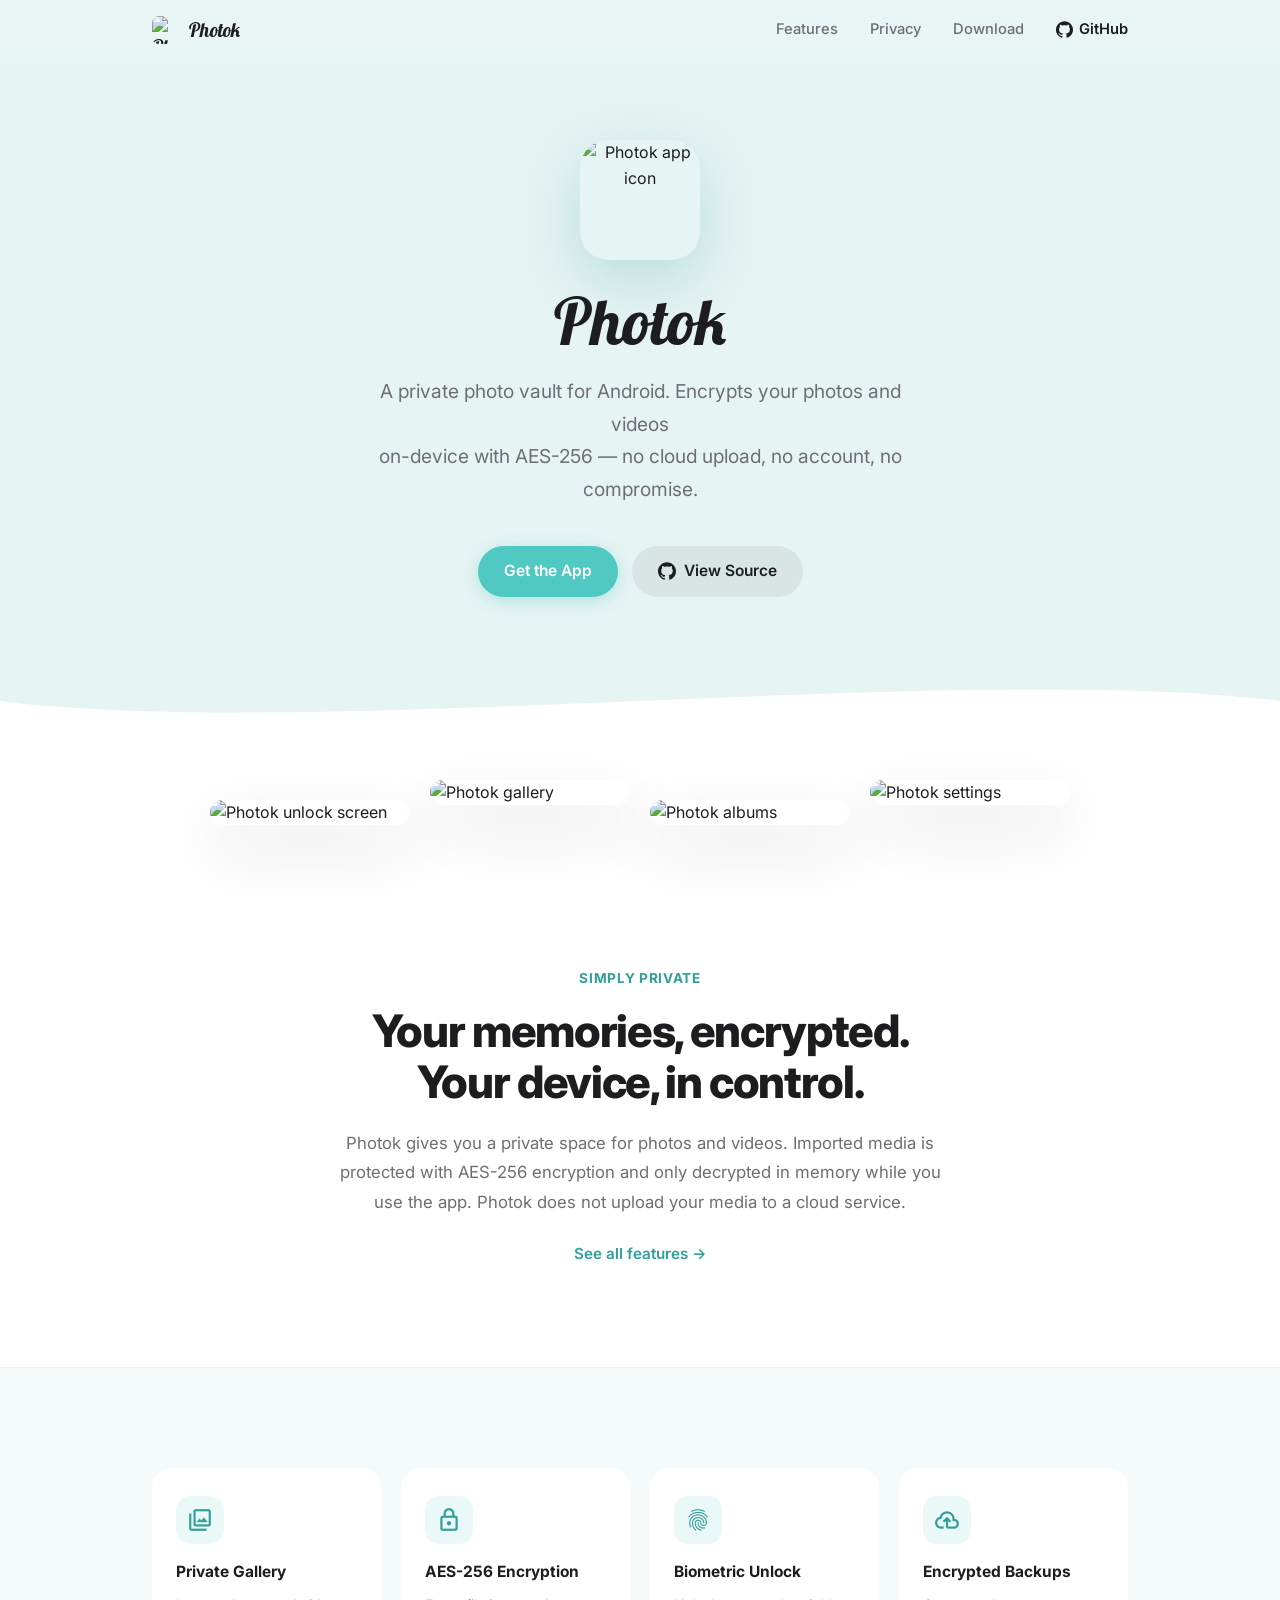
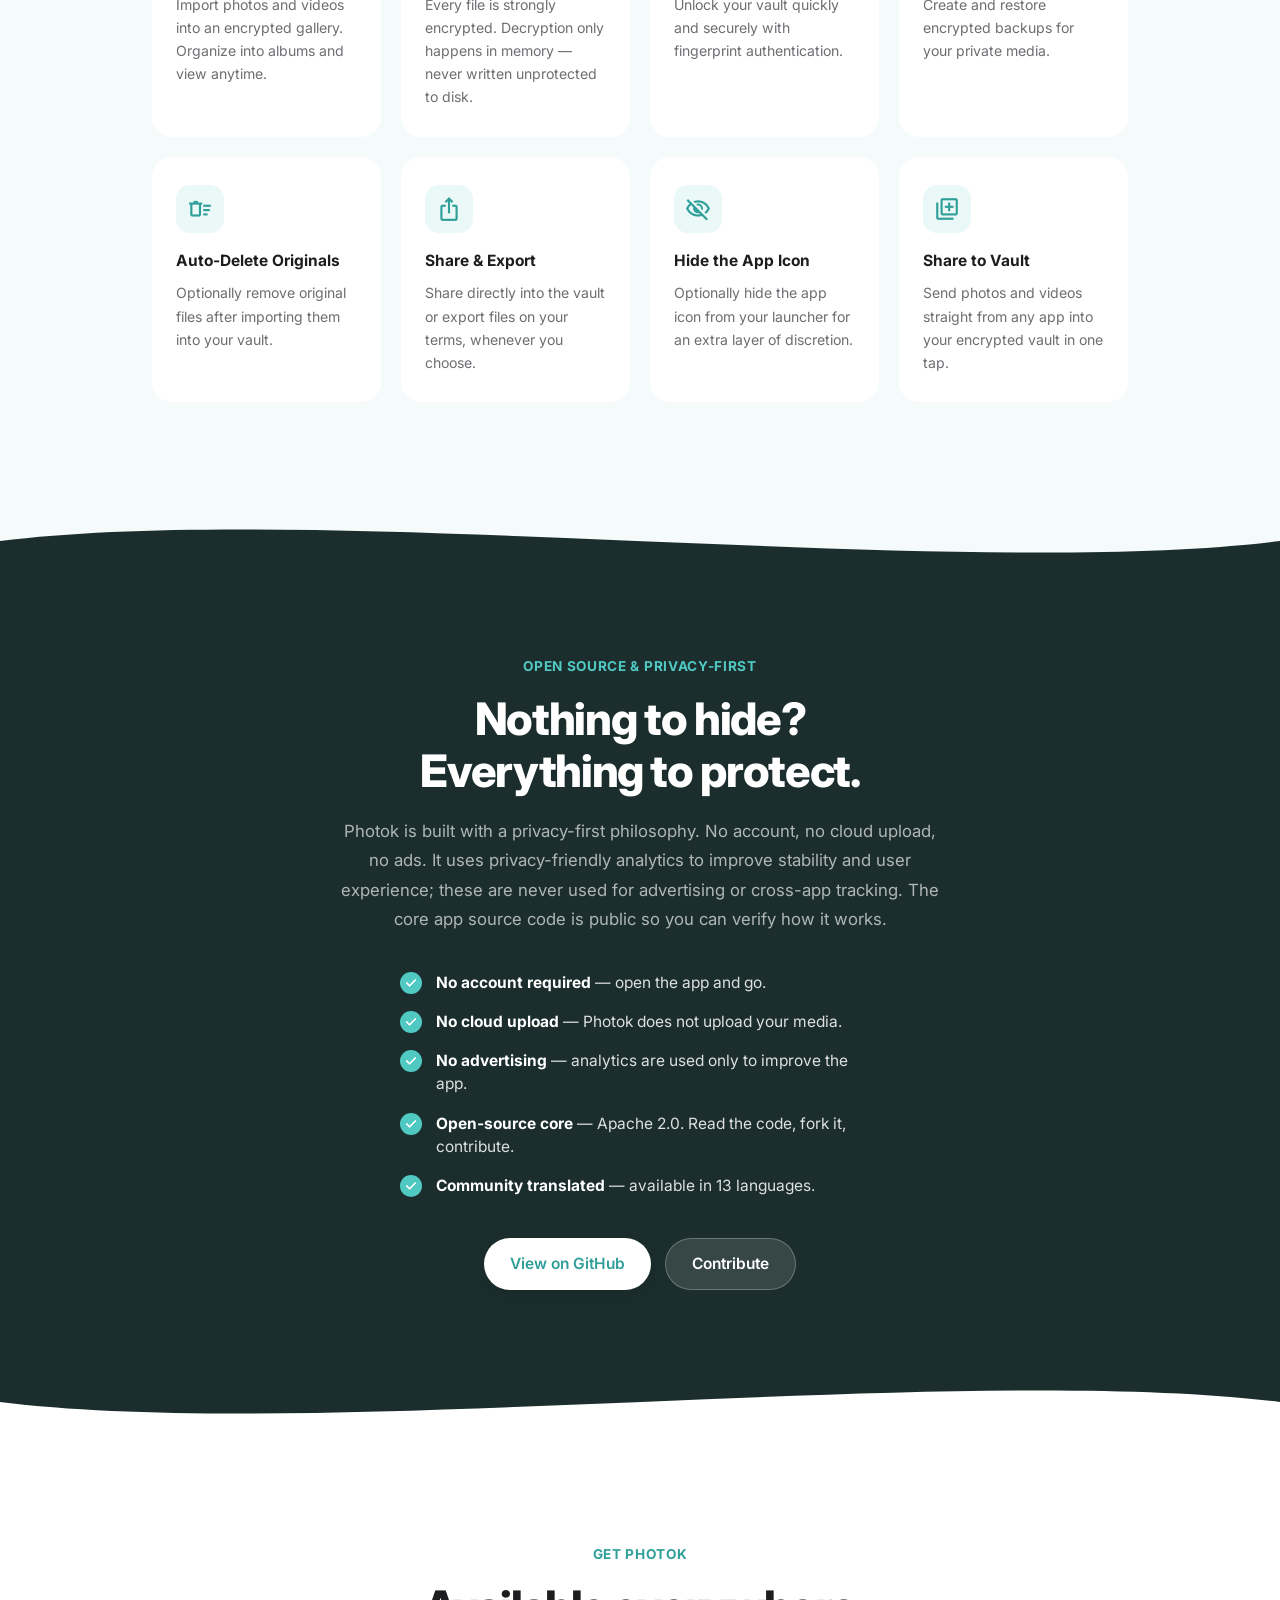
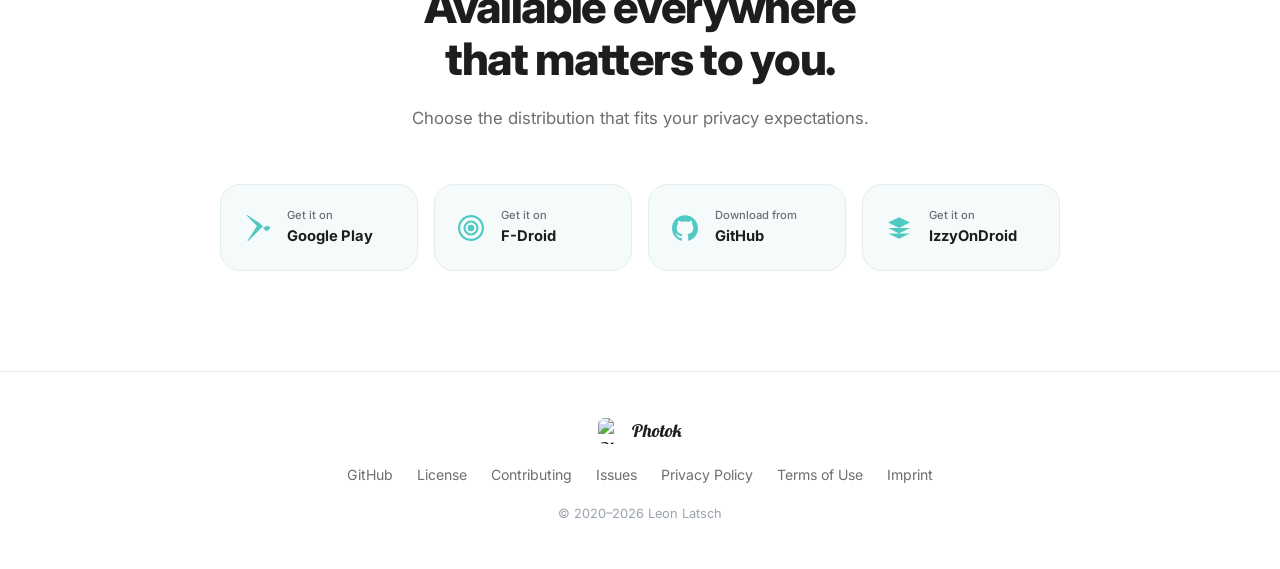
==== commit aba20035: "use icon, screenshots etc from github directly" ====
--- a/index.html
+++ b/index.html
@@ -5,7 +5,7 @@
   <meta name="viewport" content="width=device-width, initial-scale=1.0" />
   <title>Photok – Private Photo Vault</title>
   <meta name="description" content="Photok is a secure, open-source photo vault for Android. Protect your private photos and videos with AES-256 encryption — entirely on your device." />
-  <link rel="icon" href="assets/icon.png" type="image/png" />
+  <link rel="icon" href="https://raw.githubusercontent.com/leonlatsch/Photok/main/fastlane/metadata/android/en-US/images/icon.png" type="image/png" />
   <link rel="preconnect" href="https://fonts.googleapis.com" />
   <link rel="preconnect" href="https://fonts.gstatic.com" crossorigin />
   <link href="https://fonts.googleapis.com/css2?family=Inter:wght@400;500;600;700;800;900&family=Lobster&display=swap" rel="stylesheet" />
@@ -18,7 +18,7 @@
   <header class="nav">
     <div class="nav-inner container">
       <a href="/" class="nav-logo">
-        <img src="assets/icon.png" alt="Photok icon" />
+        <img src="https://raw.githubusercontent.com/leonlatsch/Photok/main/fastlane/metadata/android/en-US/images/icon.png" alt="Photok icon" />
         <span>Photok</span>
       </a>
       <nav class="nav-links">
@@ -36,7 +36,7 @@
   <!-- HERO -->
   <section class="hero">
     <div class="container hero-inner">
-      <img src="assets/icon.png" class="hero-icon" alt="Photok app icon" />
+      <img src="https://raw.githubusercontent.com/leonlatsch/Photok/main/fastlane/metadata/android/en-US/images/icon.png" class="hero-icon" alt="Photok app icon" />
       <h1>Photok</h1>
       <p class="hero-sub">A private photo vault for Android. Encrypts your photos and videos<br class="br-desktop" /> on-device with AES-256 — no cloud upload, no account, no compromise.</p>
       <div class="hero-cta">
@@ -60,10 +60,10 @@
   <section class="screenshots-section">
     <div class="container">
       <div class="screenshots-row">
-        <img src="assets/screenshots/1.jpg" alt="Photok unlock screen" class="phone-screenshot" />
-        <img src="assets/screenshots/2.jpg" alt="Photok gallery" class="phone-screenshot phone-screenshot--center" />
-        <img src="assets/screenshots/3.jpg" alt="Photok albums" class="phone-screenshot" />
-        <img src="assets/screenshots/4.jpg" alt="Photok settings" class="phone-screenshot phone-screenshot--center" />
+        <img src="https://raw.githubusercontent.com/leonlatsch/Photok/main/fastlane/metadata/android/en-US/images/phoneScreenshots/1.jpg" alt="Photok unlock screen" class="phone-screenshot" />
+        <img src="https://raw.githubusercontent.com/leonlatsch/Photok/main/fastlane/metadata/android/en-US/images/phoneScreenshots/2.jpg" alt="Photok gallery" class="phone-screenshot phone-screenshot--center" />
+        <img src="https://raw.githubusercontent.com/leonlatsch/Photok/main/fastlane/metadata/android/en-US/images/phoneScreenshots/3.jpg" alt="Photok albums" class="phone-screenshot" />
+        <img src="https://raw.githubusercontent.com/leonlatsch/Photok/main/fastlane/metadata/android/en-US/images/phoneScreenshots/4.jpg" alt="Photok settings" class="phone-screenshot phone-screenshot--center" />
       </div>
     </div>
   </section>
@@ -222,7 +222,7 @@
   <footer class="footer">
     <div class="container footer-inner">
       <div class="footer-brand">
-        <img src="assets/icon.png" alt="Photok" />
+        <img src="https://raw.githubusercontent.com/leonlatsch/Photok/main/fastlane/metadata/android/en-US/images/icon.png" alt="Photok" />
         <span>Photok</span>
       </div>
       <div class="footer-links">
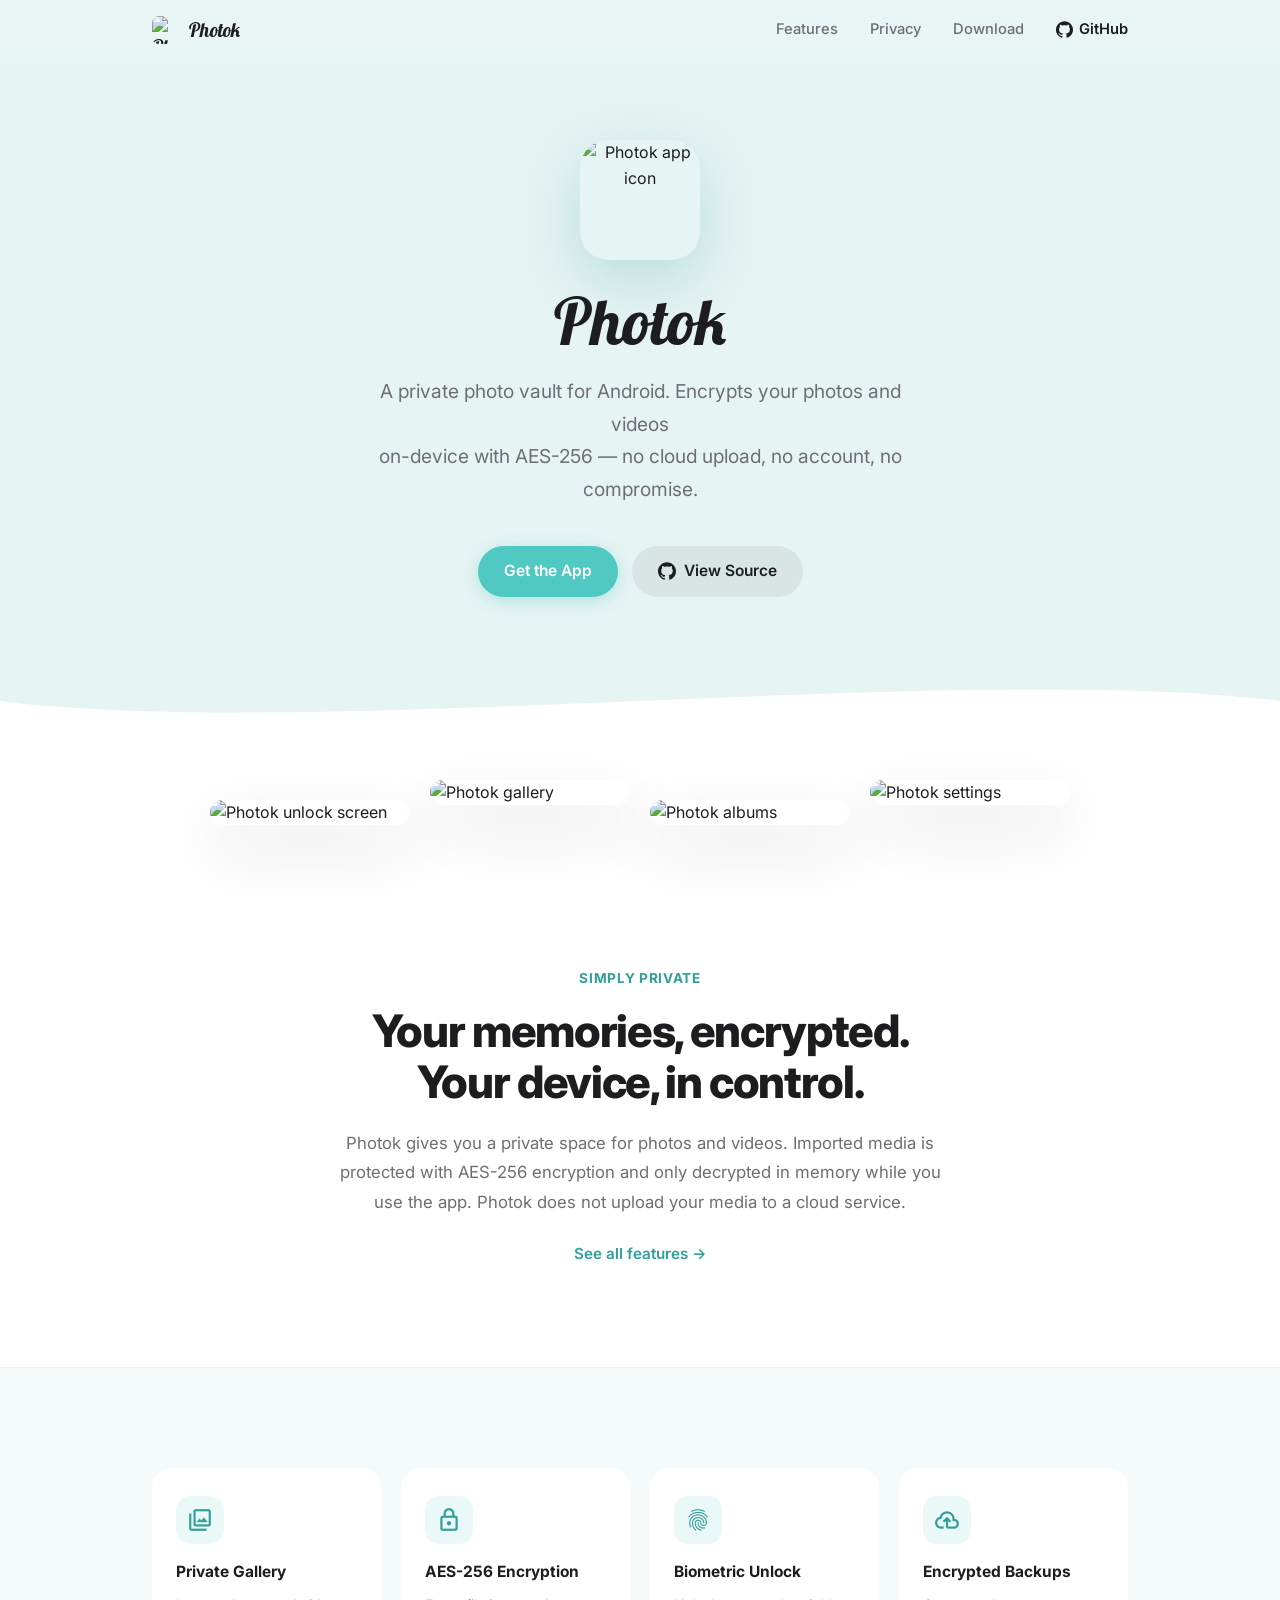
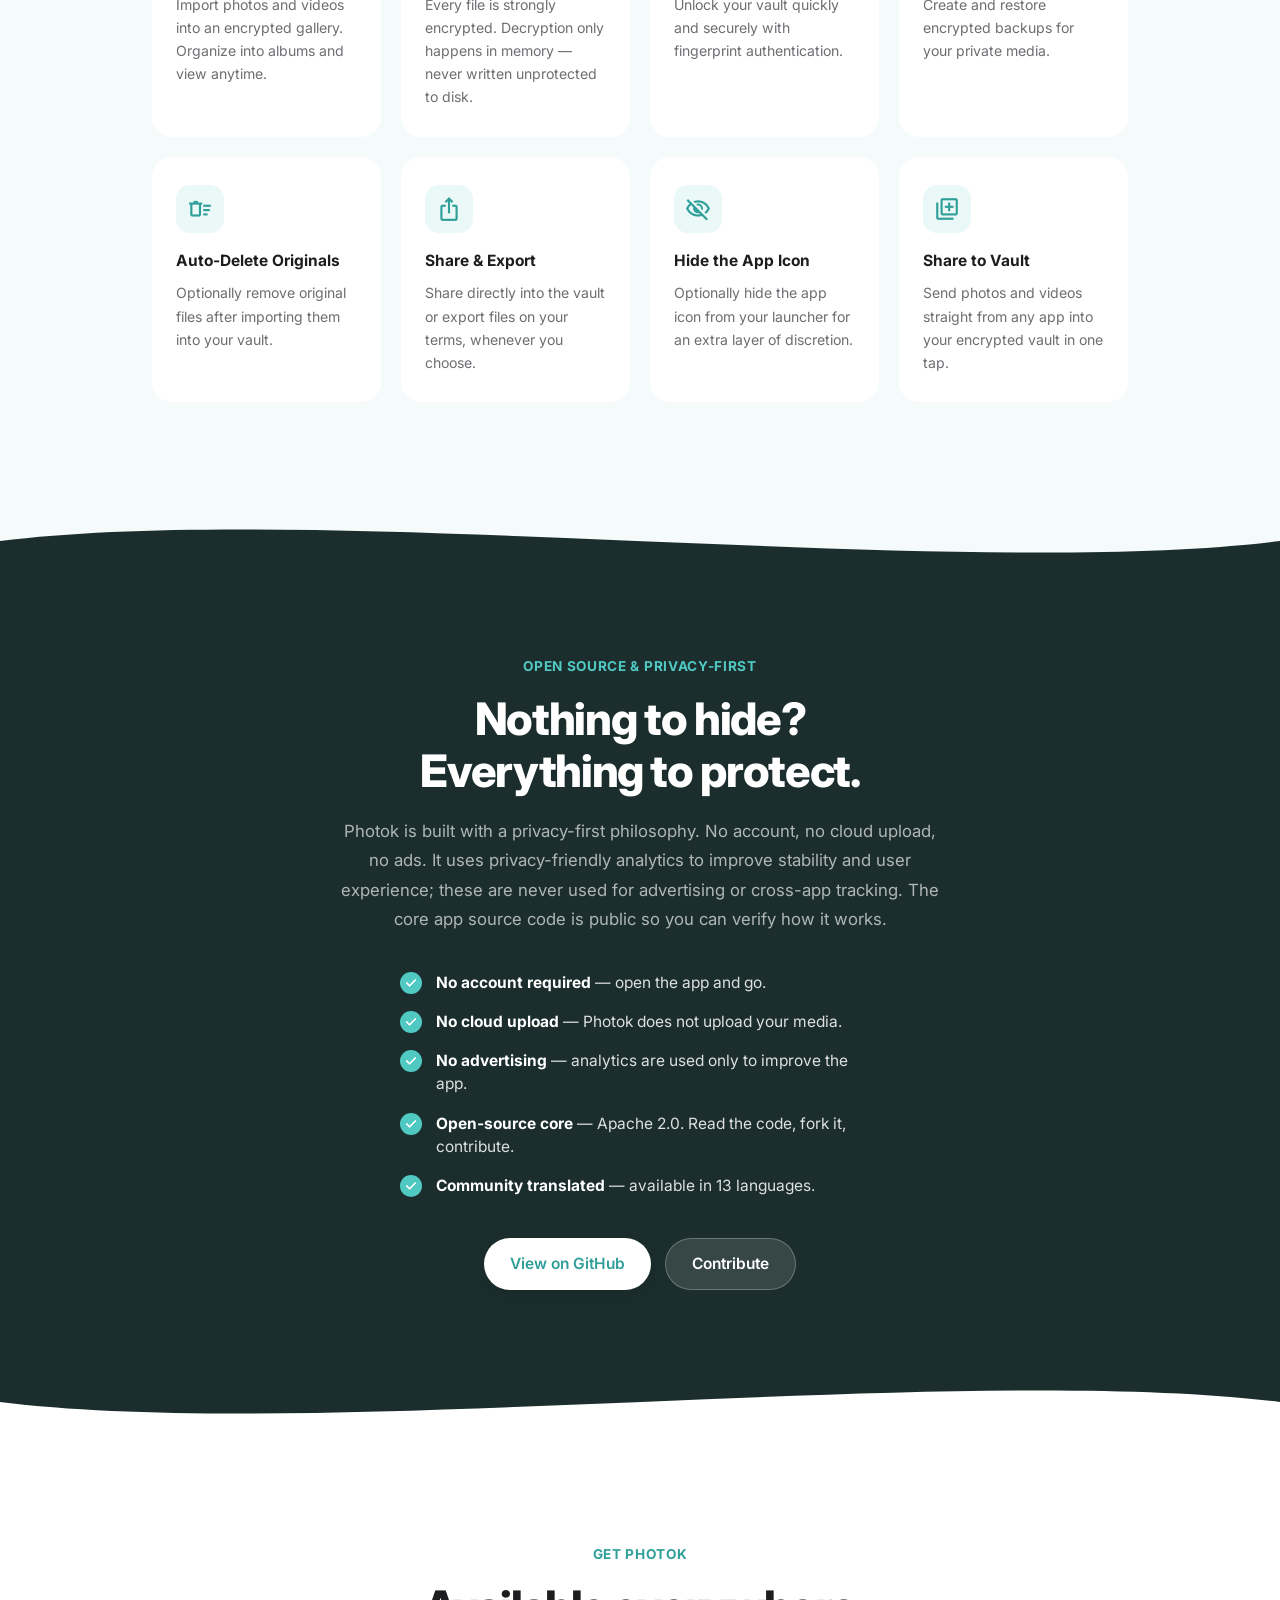
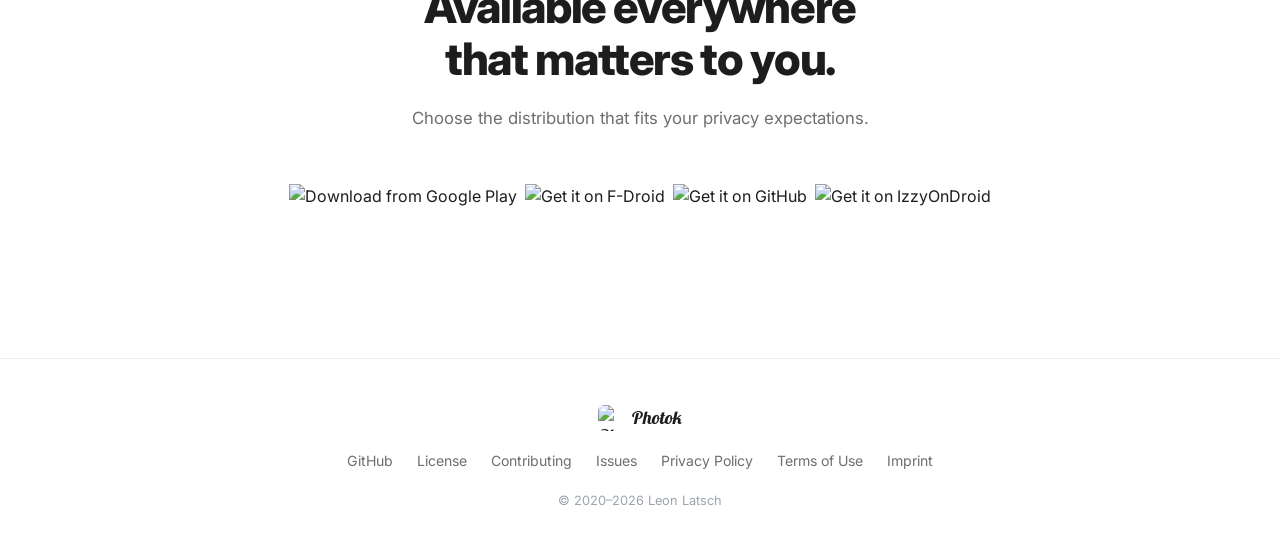
==== commit 12545bcd: "replace custom download boxes with official badges" ====
--- a/index.html
+++ b/index.html
@@ -177,42 +177,18 @@
       <span class="pitch-eyebrow">Get Photok</span>
       <h2>Available everywhere<br />that matters to you.</h2>
       <p class="section-sub">Choose the distribution that fits your privacy expectations.</p>
-      <div class="download-grid">
-        <a href="https://play.google.com/store/apps/details?id=dev.leonlatsch.photok" target="_blank" rel="noopener" class="download-card">
-          <div class="download-icon">
-            <svg viewBox="0 0 24 24" fill="currentColor"><path d="M3.18 23.76c.29.16.62.2.93.12l.1-.06 10.62-10.62-2.97-2.97L3.18 23.76zm14.4-13.2L14.7 7.68 3.18.26c-.31-.18-.66-.2-.95-.08L14.7 12.9l2.88-2.34zM21.74 10.3c-.45-.26-1.06-.26-1.51 0l-2.7 1.62 2.97 2.97 2.7-1.62c.45-.26.7-.68.7-1.13 0-.46-.25-.88-.16-1.84zM4.11.18L14.7 10.77l-2.97-2.97L4.21.3c-.03-.04-.07-.08-.1-.12z"/></svg>
-          </div>
-          <div class="download-info">
-            <span class="download-label">Get it on</span>
-            <span class="download-store">Google Play</span>
-          </div>
-        </a>
-        <a href="https://f-droid.org/packages/dev.leonlatsch.photok/" target="_blank" rel="noopener" class="download-card">
-          <div class="download-icon">
-            <svg viewBox="0 0 24 24" fill="currentColor"><path d="M12 0C5.373 0 0 5.373 0 12s5.373 12 12 12 12-5.373 12-12S18.627 0 12 0zm0 2c5.523 0 10 4.477 10 10s-4.477 10-10 10S2 17.523 2 12 6.477 2 12 2zm0 3a7 7 0 100 14A7 7 0 0012 5zm0 2a5 5 0 110 10A5 5 0 0112 7zm0 2a3 3 0 100 6 3 3 0 000-6z"/></svg>
-          </div>
-          <div class="download-info">
-            <span class="download-label">Get it on</span>
-            <span class="download-store">F-Droid</span>
-          </div>
-        </a>
-        <a href="https://github.com/leonlatsch/Photok/releases/latest" target="_blank" rel="noopener" class="download-card">
-          <div class="download-icon">
-            <svg viewBox="0 0 24 24" fill="currentColor"><path d="M12 .297c-6.63 0-12 5.373-12 12 0 5.303 3.438 9.8 8.205 11.385.6.113.82-.258.82-.577 0-.285-.01-1.04-.015-2.04-3.338.724-4.042-1.61-4.042-1.61-.546-1.385-1.335-1.755-1.335-1.755-1.087-.744.084-.729.084-.729 1.205.084 1.838 1.236 1.838 1.236 1.07 1.835 2.809 1.305 3.495.998.108-.776.417-1.305.76-1.605-2.665-.3-5.466-1.332-5.466-5.93 0-1.31.465-2.38 1.235-3.22-.135-.303-.54-1.523.105-3.176 0 0 1.005-.322 3.3 1.23.96-.267 1.98-.399 3-.405 1.02.006 2.04.138 3 .405 2.28-1.552 3.285-1.23 3.285-1.23.645 1.653.24 2.873.12 3.176.765.84 1.23 1.91 1.23 3.22 0 4.61-2.805 5.625-5.475 5.92.42.36.81 1.096.81 2.22 0 1.606-.015 2.896-.015 3.286 0 .315.21.69.825.57C20.565 22.092 24 17.592 24 12.297c0-6.627-5.373-12-12-12"/></svg>
-          </div>
-          <div class="download-info">
-            <span class="download-label">Download from</span>
-            <span class="download-store">GitHub</span>
-          </div>
-        </a>
-        <a href="https://apt.izzysoft.de/fdroid/index/apk/dev.leonlatsch.photok" target="_blank" rel="noopener" class="download-card">
-          <div class="download-icon">
-            <svg viewBox="0 0 24 24" fill="currentColor"><path d="M12 2L2 7l10 5 10-5-10-5zM2 17l10 5 10-5M2 12l10 5 10-5"/></svg>
-          </div>
-          <div class="download-info">
-            <span class="download-label">Get it on</span>
-            <span class="download-store">IzzyOnDroid</span>
-          </div>
+      <div class="download-badges">
+        <a href="https://play.google.com/store/apps/details?id=dev.leonlatsch.photok" target="_blank" rel="noopener">
+          <img src="https://play.google.com/intl/en_us/badges/images/generic/en_badge_web_generic.png" alt="Download from Google Play" />
+        </a>
+        <a href="https://f-droid.org/packages/dev.leonlatsch.photok/" target="_blank" rel="noopener">
+          <img src="https://fdroid.gitlab.io/artwork/badge/get-it-on.png" alt="Get it on F-Droid" />
+        </a>
+        <a href="https://github.com/leonlatsch/Photok/releases/latest" target="_blank" rel="noopener">
+          <img src="https://raw.githubusercontent.com/andOTP/andOTP/master/assets/badges/get-it-on-github.png" alt="Get it on GitHub" />
+        </a>
+        <a href="https://apt.izzysoft.de/fdroid/index/apk/dev.leonlatsch.photok" target="_blank" rel="noopener">
+          <img src="https://gitlab.com/IzzyOnDroid/repo/-/raw/master/assets/IzzyOnDroid.png" alt="Get it on IzzyOnDroid" />
         </a>
       </div>
     </div>
--- a/style.css
+++ b/style.css
@@ -451,44 +451,26 @@
   margin-top: 16px;
 }
 
-.download-grid {
-  display: grid;
-  grid-template-columns: repeat(4, 1fr);
-  gap: 16px;
+.download-badges {
+  display: flex;
+  flex-wrap: wrap;
+  align-items: center;
+  justify-content: center;
+  gap: 8px;
   max-width: 840px;
   margin: 0 auto;
 }
 
-.download-card {
-  display: flex;
-  align-items: center;
-  gap: 14px;
-  padding: 22px 20px;
-  background: var(--surface);
-  border: 1.5px solid #e3eded;
-  border-radius: var(--radius);
-  transition: all var(--transition);
-  text-align: left;
-}
-.download-card:hover {
-  border-color: var(--primary);
-  background: #f0fbfa;
-  transform: translateY(-3px);
-  box-shadow: 0 8px 28px rgba(80, 201, 195, 0.15);
-}
-.download-icon {
-  width: 32px;
-  height: 32px;
-  flex-shrink: 0;
-  color: var(--primary);
-  display: flex;
-  align-items: center;
-  justify-content: center;
-}
-.download-icon svg { width: 26px; height: 26px; }
-.download-info { display: flex; flex-direction: column; min-width: 0; }
-.download-label { font-size: 0.7rem; color: var(--text-secondary); font-weight: 500; }
-.download-store { font-size: 0.92rem; font-weight: 700; color: var(--text); }
+.download-badges a {
+  display: inline-flex;
+  transition: transform var(--transition);
+}
+.download-badges a:hover { transform: translateY(-3px); }
+.download-badges img {
+  height: 74px;
+  width: auto;
+  display: block;
+}
 
 /* --- FOOTER --- */
 .footer {
@@ -536,7 +518,6 @@
 /* --- RESPONSIVE --- */
 @media (max-width: 1000px) {
   .features-grid { grid-template-columns: repeat(2, 1fr); }
-  .download-grid { grid-template-columns: repeat(2, 1fr); }
 }
 
 @media (max-width: 640px) {
@@ -553,11 +534,7 @@
   .phone-screenshot--center:hover { transform: translateY(-20px) scale(1.02); }
 
   .features-grid { grid-template-columns: 1fr; }
-  .download-grid { grid-template-columns: repeat(2, 1fr); gap: 12px; }
-  .download-card { padding: 16px 14px; gap: 10px; }
-  .download-icon { width: 26px; height: 26px; }
-  .download-icon svg { width: 22px; height: 22px; }
-  .download-store { font-size: 0.85rem; }
+  .download-badges img { height: 62px; }
 
   /* Nav: stop the logo and links from colliding on narrow screens */
   .nav-logo { flex-shrink: 0; font-size: 1.05rem; }
@@ -574,7 +551,7 @@
 @media (max-width: 380px) {
   .nav-link { display: none; }
 
-  .download-grid { grid-template-columns: 1fr; }
+  .download-badges img { height: 54px; }
   .hero h1 { font-size: 2.2rem; }
 }
 
